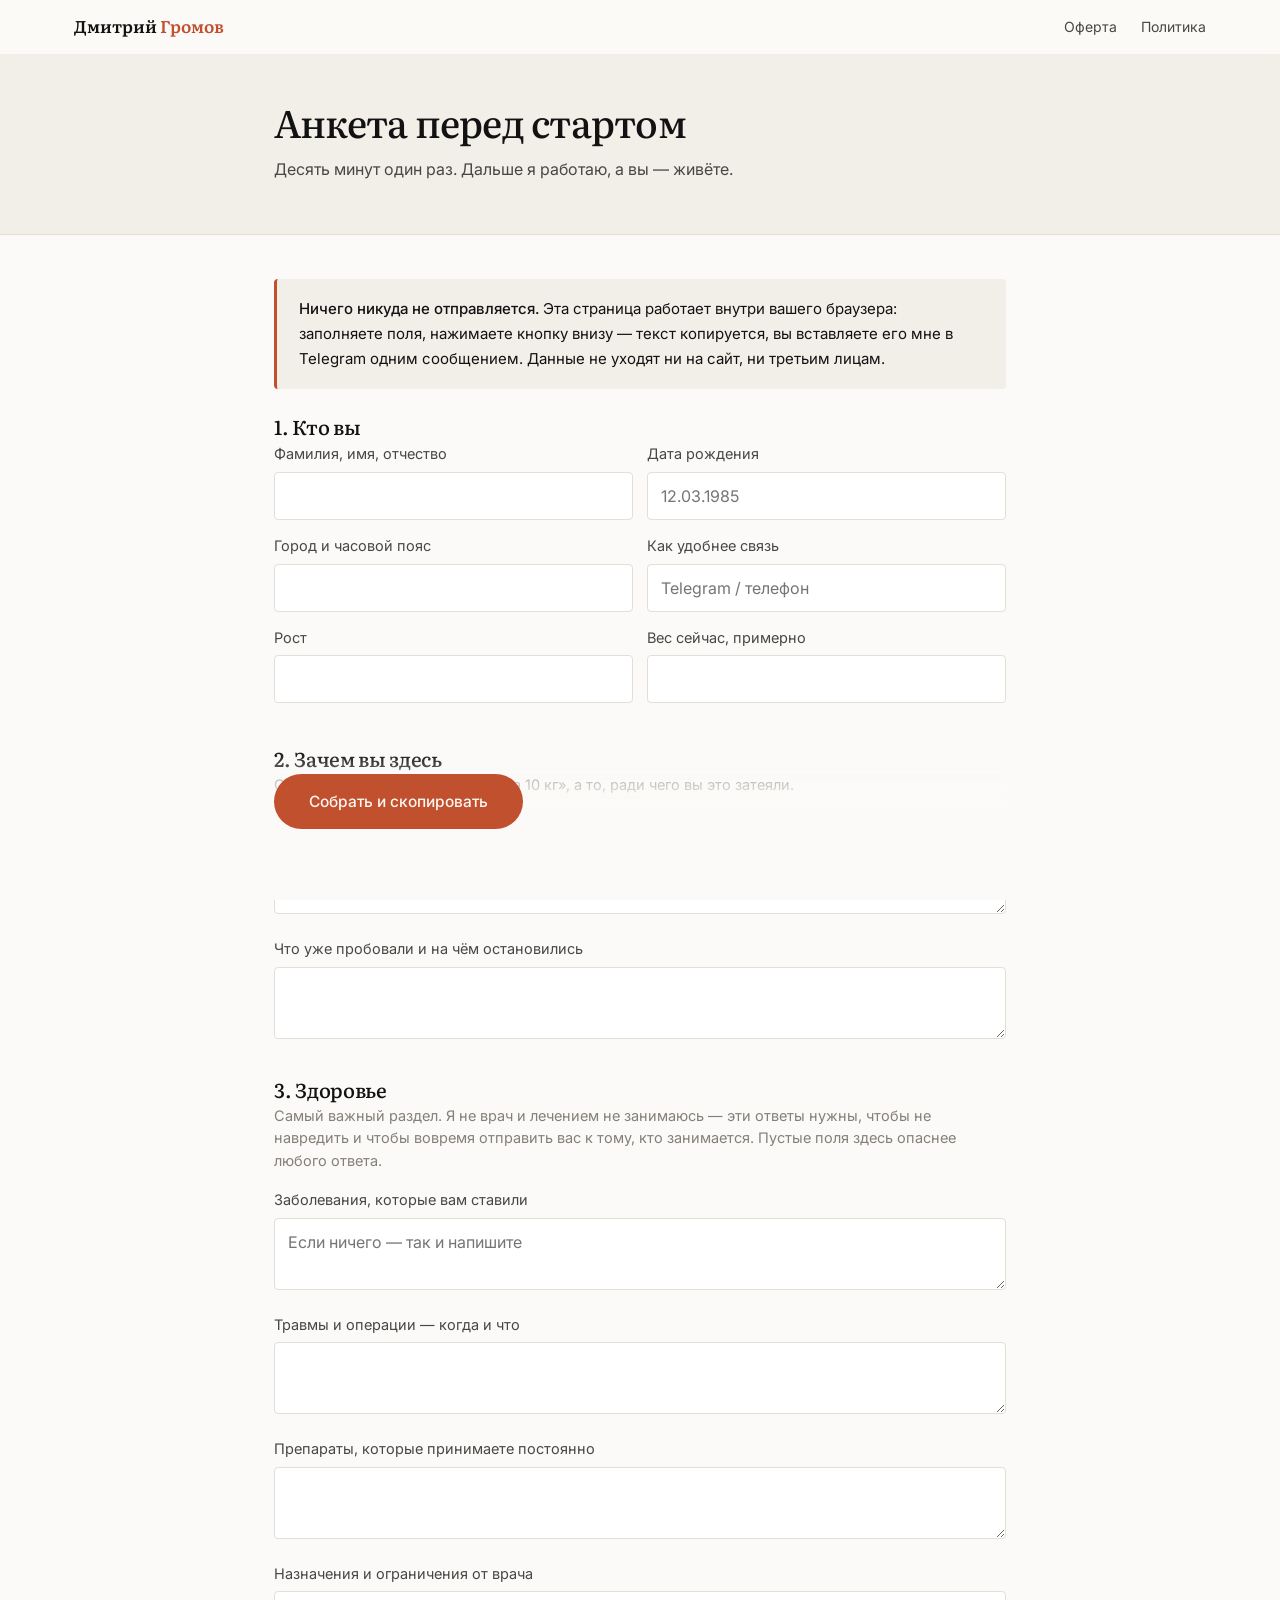
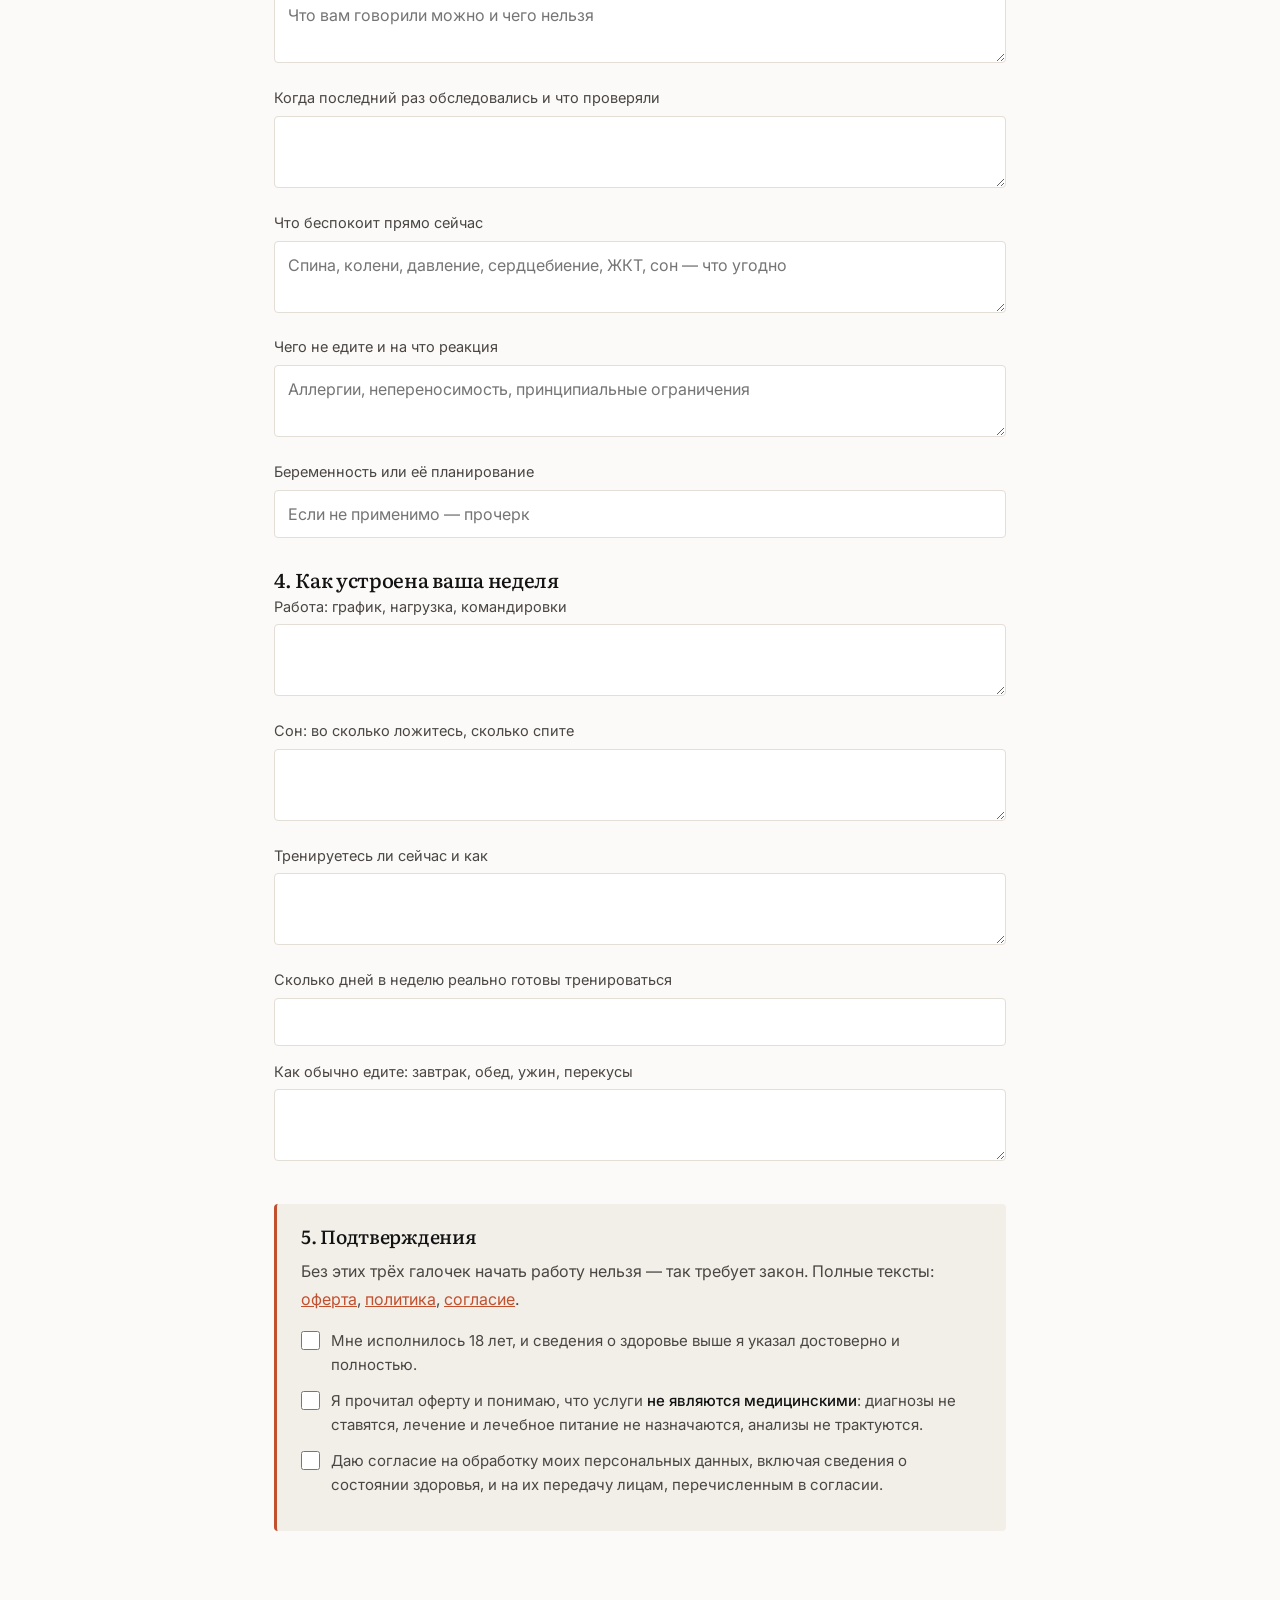
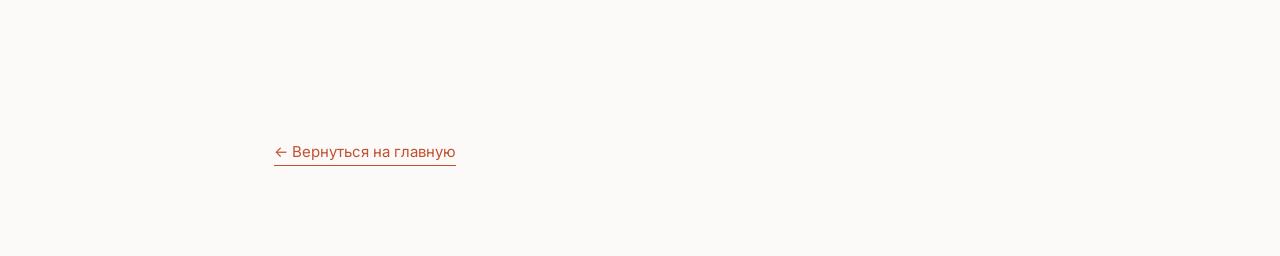
==== anketa.html @ 1de2028f "Add files via upload" ====
<!DOCTYPE html>
<html lang="ru">
<head>
<meta charset="UTF-8">
<meta name="viewport" content="width=device-width, initial-scale=1.0">
<meta name="robots" content="noindex, nofollow">
<title>Анкета перед стартом — Дмитрий Громов</title>
<link rel="icon" href="data:image/svg+xml,<svg xmlns='http://www.w3.org/2000/svg' viewBox='0 0 100 100'><rect width='100' height='100' rx='20' fill='%23C1502E'/><text x='50' y='69' font-size='54' text-anchor='middle' fill='%23FBFAF8' font-family='Georgia, serif' font-weight='700'>Г</text></svg>">
<link rel="preconnect" href="https://fonts.googleapis.com">
<link rel="preconnect" href="https://fonts.gstatic.com" crossorigin>
<link href="https://fonts.googleapis.com/css2?family=Literata:opsz,wght@7..72,400;7..72,500;7..72,600&family=Inter:wght@300;400;500;600;700&display=swap" rel="stylesheet">
<link rel="stylesheet" href="style.css">
<style>
.f-group { margin-bottom: 30px; }
.f-group > h2 { font-size: 20px; margin: 0 0 4px; }
.f-group > .f-hint { font-size: 14.5px; color: var(--text-3); margin-bottom: 16px; line-height: 1.55; }
.f-row { margin-bottom: 14px; }
.f-row label { display: block; font-size: 14.5px; color: var(--text-2); margin-bottom: 5px; }
.f-row input[type=text], .f-row textarea {
  width: 100%; font-family: inherit; font-size: 16px; color: var(--text);
  background: var(--card); border: 1px solid var(--line); border-radius: var(--radius);
  padding: 11px 13px; line-height: 1.5;
}
.f-row textarea { min-height: 66px; resize: vertical; }
.f-row input:focus, .f-row textarea:focus { outline: 2px solid var(--accent); outline-offset: 1px; border-color: transparent; }
.f-two { display: grid; grid-template-columns: 1fr 1fr; gap: 14px; }
.f-check { display: flex; gap: 11px; align-items: flex-start; margin-bottom: 12px; font-size: 15px; line-height: 1.6; color: var(--text-2); cursor: pointer; }
.f-check input { flex: 0 0 auto; width: 19px; height: 19px; margin-top: 2px; accent-color: var(--accent); cursor: pointer; }
.f-consent { background: var(--bg-2); border-left: 3px solid var(--accent); border-radius: var(--radius); padding: 22px 24px; margin: 34px 0 26px; }
.f-consent h2 { font-size: 19px; margin-bottom: 10px; }
.f-actions { position: sticky; bottom: 0; background: linear-gradient(to top, var(--bg) 62%, transparent); padding: 22px 0 26px; }
.f-status { font-size: 14.5px; color: var(--accent); margin-top: 12px; min-height: 20px; }
#out { width: 100%; min-height: 200px; font-family: ui-monospace, SFMono-Regular, Menlo, monospace; font-size: 13.5px; line-height: 1.6; padding: 14px; border: 1px solid var(--line); border-radius: var(--radius); background: var(--card); color: var(--text-2); margin-top: 16px; }
@media (max-width: 620px) { .f-two { grid-template-columns: 1fr; } .f-actions .btn { width: 100%; } }
</style>
</head>
<body>

<header class="nav" id="nav">
  <div class="nav-inner">
    <a class="nav-logo" href="index.html">Дмитрий <span>Громов</span></a>
    <nav class="nav-links">
      <a href="oferta.html">Оферта</a>
      <a href="privacy.html">Политика</a>
    </nav>
  </div>
</header>

<div class="doc-head">
  <div class="doc">
    <h1>Анкета перед стартом</h1>
    <p>Десять минут один раз. Дальше я работаю, а вы — живёте.</p>
  </div>
</div>

<main class="doc">

  <div class="doc-note">
    <strong>Ничего никуда не отправляется.</strong> Эта страница работает внутри вашего браузера: заполняете поля, нажимаете кнопку внизу — текст копируется, вы вставляете его мне в Telegram одним сообщением. Данные не уходят ни на сайт, ни третьим лицам.
  </div>

  <form id="q" autocomplete="off">

    <div class="f-group">
      <h2>1. Кто вы</h2>
      <div class="f-two">
        <div class="f-row"><label for="fio">Фамилия, имя, отчество</label><input type="text" id="fio"></div>
        <div class="f-row"><label for="dr">Дата рождения</label><input type="text" id="dr" placeholder="12.03.1985"></div>
      </div>
      <div class="f-two">
        <div class="f-row"><label for="gorod">Город и часовой пояс</label><input type="text" id="gorod"></div>
        <div class="f-row"><label for="svyaz">Как удобнее связь</label><input type="text" id="svyaz" placeholder="Telegram / телефон"></div>
      </div>
      <div class="f-two">
        <div class="f-row"><label for="rost">Рост</label><input type="text" id="rost"></div>
        <div class="f-row"><label for="ves">Вес сейчас, примерно</label><input type="text" id="ves"></div>
      </div>
    </div>

    <div class="f-group">
      <h2>2. Зачем вы здесь</h2>
      <p class="f-hint">Своими словами. Не «похудеть на 10 кг», а то, ради чего вы это затеяли.</p>
      <div class="f-row"><label for="zadacha">Что хотите изменить</label><textarea id="zadacha"></textarea></div>
      <div class="f-row"><label for="probovali">Что уже пробовали и на чём остановились</label><textarea id="probovali"></textarea></div>
    </div>

    <div class="f-group">
      <h2>3. Здоровье</h2>
      <p class="f-hint">Самый важный раздел. Я не врач и лечением не занимаюсь — эти ответы нужны, чтобы не навредить и чтобы вовремя отправить вас к тому, кто занимается. Пустые поля здесь опаснее любого ответа.</p>
      <div class="f-row"><label for="bolezni">Заболевания, которые вам ставили</label><textarea id="bolezni" placeholder="Если ничего — так и напишите"></textarea></div>
      <div class="f-row"><label for="travmy">Травмы и операции — когда и что</label><textarea id="travmy"></textarea></div>
      <div class="f-row"><label for="preparaty">Препараты, которые принимаете постоянно</label><textarea id="preparaty"></textarea></div>
      <div class="f-row"><label for="vrach">Назначения и ограничения от врача</label><textarea id="vrach" placeholder="Что вам говорили можно и чего нельзя"></textarea></div>
      <div class="f-row"><label for="obsled">Когда последний раз обследовались и что проверяли</label><textarea id="obsled"></textarea></div>
      <div class="f-row"><label for="bespokoit">Что беспокоит прямо сейчас</label><textarea id="bespokoit" placeholder="Спина, колени, давление, сердцебиение, ЖКТ, сон — что угодно"></textarea></div>
      <div class="f-row"><label for="edaogr">Чего не едите и на что реакция</label><textarea id="edaogr" placeholder="Аллергии, непереносимость, принципиальные ограничения"></textarea></div>
      <div class="f-row"><label for="berem">Беременность или её планирование</label><input type="text" id="berem" placeholder="Если не применимо — прочерк"></div>
    </div>

    <div class="f-group">
      <h2>4. Как устроена ваша неделя</h2>
      <div class="f-row"><label for="rabota">Работа: график, нагрузка, командировки</label><textarea id="rabota"></textarea></div>
      <div class="f-row"><label for="son">Сон: во сколько ложитесь, сколько спите</label><textarea id="son"></textarea></div>
      <div class="f-row"><label for="trenirovki">Тренируетесь ли сейчас и как</label><textarea id="trenirovki"></textarea></div>
      <div class="f-row"><label for="skolko">Сколько дней в неделю реально готовы тренироваться</label><input type="text" id="skolko"></div>
      <div class="f-row"><label for="pitanie">Как обычно едите: завтрак, обед, ужин, перекусы</label><textarea id="pitanie"></textarea></div>
    </div>

    <div class="f-consent">
      <h2>5. Подтверждения</h2>
      <p class="f-hint" style="margin-bottom:16px">Без этих трёх галочек начать работу нельзя — так требует закон. Полные тексты: <a href="oferta.html" style="color:var(--accent)">оферта</a>, <a href="privacy.html" style="color:var(--accent)">политика</a>, <a href="soglasie.html" style="color:var(--accent)">согласие</a>.</p>
      <label class="f-check"><input type="checkbox" id="c1"><span>Мне исполнилось 18 лет, и сведения о здоровье выше я указал достоверно и полностью.</span></label>
      <label class="f-check"><input type="checkbox" id="c2"><span>Я прочитал оферту и понимаю, что услуги <strong>не являются медицинскими</strong>: диагнозы не ставятся, лечение и лечебное питание не назначаются, анализы не трактуются.</span></label>
      <label class="f-check"><input type="checkbox" id="c3"><span>Даю согласие на обработку моих персональных данных, включая сведения о состоянии здоровья, и на их передачу лицам, перечисленным в согласии.</span></label>
    </div>

    <div class="f-actions">
      <button type="button" class="btn btn-primary" id="go">Собрать и скопировать</button>
      <p class="f-status" id="st"></p>
      <textarea id="out" readonly hidden></textarea>
    </div>

  </form>

  <a class="doc-back" href="index.html">← Вернуться на главную</a>

</main>

<script>
(function () {
  var F = ['fio','dr','gorod','svyaz','rost','ves','zadacha','probovali','bolezni','travmy',
           'preparaty','vrach','obsled','bespokoit','edaogr','berem','rabota','son',
           'trenirovki','skolko','pitanie'];
  var L = {
    fio:'ФИО', dr:'Дата рождения', gorod:'Город и часовой пояс', svyaz:'Связь',
    rost:'Рост', ves:'Вес сейчас', zadacha:'Что хочу изменить', probovali:'Что пробовал раньше',
    bolezni:'Заболевания', travmy:'Травмы и операции', preparaty:'Препараты',
    vrach:'Назначения и ограничения врача', obsled:'Последнее обследование',
    bespokoit:'Что беспокоит сейчас', edaogr:'Ограничения по еде', berem:'Беременность',
    rabota:'Работа и поездки', son:'Сон', trenirovki:'Тренировки сейчас',
    skolko:'Дней в неделю готов тренироваться', pitanie:'Как обычно ем'
  };
  var GROUPS = [
    ['КТО Я', ['fio','dr','gorod','svyaz','rost','ves']],
    ['ЗАДАЧА', ['zadacha','probovali']],
    ['ЗДОРОВЬЕ', ['bolezni','travmy','preparaty','vrach','obsled','bespokoit','edaogr','berem']],
    ['НЕДЕЛЯ', ['rabota','son','trenirovki','skolko','pitanie']]
  ];
  var st = document.getElementById('st'), out = document.getElementById('out');

  function val(id) { var e = document.getElementById(id); return e ? e.value.trim() : ''; }

  function today() {
    var d = new Date(), p = function (n) { return (n < 10 ? '0' : '') + n; };
    return p(d.getDate()) + '.' + p(d.getMonth() + 1) + '.' + d.getFullYear();
  }

  function build() {
    var t = 'АНКЕТА ПЕРЕД СТАРТОМ\n\n';
    GROUPS.forEach(function (g) {
      t += g[0] + '\n';
      g[1].forEach(function (id) {
        var v = val(id);
        t += L[id] + ': ' + (v || '—') + '\n';
      });
      t += '\n';
    });
    t += 'ПОДТВЕРЖДЕНИЯ\n';
    t += 'Я, ' + (val('fio') || '—') + ', ' + (val('dr') || '—') + ', подтверждаю:\n';
    t += '— мне исполнилось 18 лет, сведения о здоровье указаны достоверно и полностью;\n';
    t += '— я ознакомился с офертой и понимаю, что услуги не являются медицинскими;\n';
    t += '— даю согласие на обработку моих персональных данных, включая сведения о состоянии\n';
    t += '  здоровья, и на их передачу лицам, указанным в согласии на сайте gromov.fit.\n';
    t += 'Дата: ' + today() + '\n';
    return t;
  }

  function missing() {
    var m = [];
    if (!val('fio')) m.push('фамилию, имя и отчество');
    if (!val('dr')) m.push('дату рождения');
    if (!document.getElementById('c1').checked ||
        !document.getElementById('c2').checked ||
        !document.getElementById('c3').checked) m.push('все три галочки в пятом разделе');
    return m;
  }

  document.getElementById('go').addEventListener('click', function () {
    var m = missing();
    if (m.length) {
      st.textContent = 'Не хватает: ' + m.join(', ') + '.';
      out.hidden = true;
      return;
    }
    var text = build();
    out.value = text;
    out.hidden = false;
    var ok = function () {
      st.textContent = 'Готово — анкета в буфере обмена. Вставьте её мне в Telegram одним сообщением.';
    };
    var fallback = function () {
      st.textContent = 'Скопируйте текст ниже вручную и отправьте мне в Telegram.';
      out.focus(); out.select();
    };
    if (navigator.clipboard && navigator.clipboard.writeText) {
      navigator.clipboard.writeText(text).then(ok).catch(fallback);
    } else {
      fallback();
    }
  });
})();
</script>

</body>
</html>
---- style.css ----
/* ============================================================
   ДМИТРИЙ ГРОМОВ — СИСТЕМА МИНИМУМА
   Вариант оформления «Б»: светлая основа, резкий контраст.
   Тёмный вариант «А» подключается файлом theme-dark.css
   (одна строка в <head> — см. комментарий в index.html).
   ============================================================ */

*, *::before, *::after { box-sizing: border-box; margin: 0; padding: 0; }

:root {
  --bg:        #FBFAF8;
  --bg-2:      #F2EFE9;
  --card:      #FFFFFF;
  --ink:       #131313;   /* фон тёмных полос */
  --on-ink:    #F2EEE8;
  --on-ink-2:  #A8A199;
  --line-ink:  #2E2E2E;

  --text:      #121212;
  --text-2:    #4A4643;
  --text-3:    #857F79;
  --line:      #E3DED6;

  --accent:      #C1502E;
  --accent-on-d: #E8734A;
  --accent-2:    #2E6FA8;

  --radius: 4px;
  --maxw: 880px;
}

html { scroll-behavior: smooth; -webkit-text-size-adjust: 100%; }
@media (prefers-reduced-motion: reduce) { html { scroll-behavior: auto; } }

body {
  background: var(--bg); color: var(--text);
  font-family: 'Inter', -apple-system, BlinkMacSystemFont, 'Segoe UI', Roboto, sans-serif;
  font-weight: 400; font-size: 17px; line-height: 1.7;
  -webkit-font-smoothing: antialiased; text-rendering: optimizeLegibility;
  overflow-x: hidden;
}
h1, h2, h3, h4 { font-family: 'Literata', Georgia, serif; font-weight: 500; line-height: 1.15; letter-spacing: -0.015em; }
a { color: inherit; }
:focus-visible { outline: 2px solid var(--accent); outline-offset: 3px; border-radius: 2px; }

.wrap { max-width: var(--maxw); margin: 0 auto; padding: 0 24px; }
.bleed { width: min(1180px, calc(100vw - 48px)); margin-left: 50%; transform: translateX(-50%); }
section[id] { scroll-margin-top: 74px; }
.skip { position: absolute; left: -9999px; }
.skip:focus { left: 16px; top: 16px; z-index: 999; background: var(--ink); color: var(--on-ink); padding: 12px 18px; border-radius: var(--radius); }

/* ---------- ШАПКА ---------- */
.nav { position: sticky; top: 0; z-index: 50; background: color-mix(in srgb, var(--bg) 88%, transparent); backdrop-filter: saturate(140%) blur(12px); border-bottom: 1px solid transparent; transition: border-color .25s ease; }
.nav.scrolled { border-bottom-color: var(--line); }
.nav-inner { max-width: 1180px; margin: 0 auto; padding: 12px 24px; display: flex; align-items: center; justify-content: space-between; gap: 20px; }
.nav-logo { font-family: 'Literata', serif; font-size: 17px; font-weight: 600; text-decoration: none; white-space: nowrap; }
.nav-logo span { color: var(--accent); }
.nav-links { display: flex; gap: 24px; align-items: center; }
.nav-links a { font-size: 14px; color: var(--text-2); text-decoration: none; transition: color .2s; }
.nav-links a:hover { color: var(--accent); }
.nav-cta { font-size: 13px; font-weight: 500; background: var(--ink); color: var(--on-ink) !important; padding: 10px 20px; border-radius: 100px; text-decoration: none; transition: background .2s, transform .15s; white-space: nowrap; }
.nav-cta:hover { background: var(--accent); transform: translateY(-1px); }
@media (max-width: 940px) { .nav-links a:not(.nav-cta) { display: none; } }

/* ---------- КНОПКИ ---------- */
.btn { display: inline-flex; align-items: center; justify-content: center; gap: 9px; font-family: inherit; font-size: 15.5px; font-weight: 500; padding: 17px 34px; border-radius: 100px; text-decoration: none; border: 1px solid transparent; cursor: pointer; transition: background .2s, color .2s, transform .15s, border-color .2s; }
.btn-primary { background: var(--accent); color: #FFF6F1; }
.btn-primary:hover { background: #A6421F; transform: translateY(-1px); }
.btn-light { background: var(--on-ink); color: var(--ink); }
.btn-light:hover { background: #fff; transform: translateY(-1px); }
.btn-ghost-dark { border-color: #45443F; color: var(--on-ink-2); }
.btn-ghost-dark:hover { border-color: var(--accent-on-d); color: var(--on-ink); }
.link-arrow { font-size: 15px; color: var(--on-ink-2); text-decoration: none; border-bottom: 1px solid currentColor; padding-bottom: 2px; transition: color .2s; }
.link-arrow:hover { color: var(--accent-on-d); }

/* ---------- ПЕРВЫЙ ЭКРАН ---------- */
.hero { background: var(--ink); color: var(--on-ink-2); overflow: hidden; }
.hero-inner { max-width: 1180px; margin: 0 auto; display: grid; grid-template-columns: 1fr 420px; }
.hero-text { padding: 84px 52px 78px 24px; display: flex; flex-direction: column; justify-content: center; }
@media (min-width: 1230px) { .hero-text { padding-left: 0; } }
.eyebrow { font-size: 11px; letter-spacing: .2em; text-transform: uppercase; color: var(--accent-on-d); font-weight: 600; margin-bottom: 24px; }
.hero h1 { font-size: clamp(38px, 6vw, 66px); line-height: 1.02; color: var(--on-ink); margin-bottom: 22px; letter-spacing: -0.025em; }
.hero h1 em { font-style: normal; color: var(--accent-on-d); }
.hero-sub { font-size: clamp(18px, 2.2vw, 23px); color: #CFC8C0; font-weight: 300; line-height: 1.42; margin-bottom: 28px; max-width: 22ch; }
.hero-body { font-size: 16.5px; line-height: 1.72; max-width: 46ch; margin-bottom: 36px; }
.hero-body strong { color: var(--on-ink); font-weight: 500; }
.hero-actions { display: flex; align-items: center; gap: 22px; flex-wrap: wrap; margin-bottom: 44px; }
.hero-stats { display: flex; gap: 36px; flex-wrap: wrap; padding-top: 26px; border-top: 1px solid var(--line-ink); }
.stat-num { font-family: 'Literata', serif; font-size: 23px; color: var(--on-ink); display: block; line-height: 1.2; }
.stat-label { font-size: 11.5px; color: #7E7873; }
.stat-label a { color: var(--accent-on-d); text-underline-offset: 3px; }
.hero-photo { position: relative; background: var(--ink); line-height: 0; }
.hero-photo img { width: 100%; height: 100%; object-fit: cover; object-position: 50% 12%; display: block; }
.hero-photo::after { content: ''; position: absolute; inset: 0; background: linear-gradient(90deg, var(--ink) 0%, transparent 32%); pointer-events: none; }

/* ---------- ПОЛОСА РЕЗУЛЬТАТОВ ---------- */
.proofbar { background: var(--bg-2); border-bottom: 1px solid var(--line); }
.proofbar-inner { max-width: 1180px; margin: 0 auto; padding: 26px 24px; display: grid; grid-template-columns: repeat(4, 1fr); gap: 22px 26px; align-items: center; }
.proofbar-inner > a { grid-column: 1 / -1; justify-self: end; }
.proof-item { border-left: 2px solid var(--accent); padding-left: 16px; }
.proof-n { display: block; font-family: 'Literata', serif; font-size: 25px; color: var(--text); line-height: 1.15; white-space: nowrap; }
.proof-t { font-size: 13.5px; color: var(--text-2); line-height: 1.45; }
.proofbar a { font-size: 13.5px; color: var(--accent); text-decoration: none; border-bottom: 1px solid currentColor; white-space: nowrap; }

/* ---------- СЕКЦИИ ---------- */
.section { padding: 84px 0; }
.section + .section { border-top: 1px solid var(--line); }
.section-eyebrow { font-size: 11px; letter-spacing: .2em; text-transform: uppercase; color: var(--accent); font-weight: 600; margin-bottom: 16px; }
.section h2 { font-size: clamp(29px, 4.4vw, 46px); margin-bottom: 20px; max-width: 20ch; letter-spacing: -0.025em; }
.section h2.wide { max-width: 26ch; }
.lead { font-size: 18.5px; color: var(--text-2); max-width: 60ch; line-height: 1.65; }
.section-head { margin-bottom: 44px; }

/* ---------- УЗНАВАНИЕ ---------- */
.signs { display: grid; grid-template-columns: 1fr 1fr; gap: 0 44px; }
.sign { display: flex; gap: 15px; align-items: flex-start; padding: 16px 0; border-bottom: 1px solid var(--line); font-size: 16.5px; line-height: 1.55; color: var(--text); }
.sign::before { content: ''; flex: 0 0 auto; width: 7px; height: 7px; border-radius: 50%; background: var(--accent); margin-top: 10px; }
.after-note { margin-top: 32px; padding: 24px 28px; background: var(--bg-2); border-left: 3px solid var(--accent); font-size: 17px; color: var(--text-2); line-height: 1.7; }
.after-note strong { color: var(--text); font-weight: 500; }

/* ---------- ПОЧЕМУ НЕ РАБОТАЛО ---------- */
.fails { display: grid; grid-template-columns: repeat(3, 1fr); gap: 20px; }
.fail { background: var(--card); border: 1px solid var(--line); border-radius: var(--radius); padding: 28px 26px 26px; display: flex; flex-direction: column; }
.fail-n { font-family: 'Literata', serif; font-size: 44px; line-height: 1; color: var(--line); margin-bottom: 14px; }
.fail h4 { font-size: 18px; margin-bottom: 10px; }
.fail p { font-size: 15px; color: var(--text-2); line-height: 1.62; }
.fail .verdict { display: block; margin-top: auto; padding-top: 16px; font-size: 14.5px; color: var(--accent); }
.fails-note { margin-top: 34px; font-size: 19px; color: var(--text); line-height: 1.6; max-width: 56ch; }
.fails-note strong { font-weight: 500; }

/* ---------- КОНЦЕПТ ---------- */
.concept-grid { display: grid; grid-template-columns: 1fr 1fr; gap: 26px; margin-top: 36px; }
.dgfig { margin: 0; background: var(--card); border: 1px solid var(--line); border-radius: var(--radius); padding: 28px 28px 26px; }
.dg-title { font-family: 'Literata', serif; font-size: 20px; margin-bottom: 4px; }
.dg-kicker { font-size: 14px; color: var(--text-3); margin-bottom: 16px; }
.dg { width: 100%; height: auto; display: block; }
.dg-ax { stroke: var(--line); stroke-width: 1; }
.dg-curve { fill: none; stroke: var(--accent); stroke-width: 3; stroke-linecap: round; }
.dg-zone { fill: var(--accent); opacity: .07; }
.dg-pt circle { fill: var(--card); stroke: var(--accent); stroke-width: 2; }
.dg-pt text { font-family: 'Inter', sans-serif; font-size: 10px; fill: var(--accent); text-anchor: middle; font-weight: 600; }
.dg-pt-key circle { fill: var(--accent); }
.dg-pt-key text { fill: #FFF6F1; font-size: 12px; }
.dg-axl { font-family: 'Inter', sans-serif; font-size: 11px; fill: var(--text-3); }
.dg-rn { font-family: 'Literata', serif; font-size: 15px; fill: var(--text); }
.dg-rs { font-family: 'Inter', sans-serif; font-size: 11.5px; fill: var(--text-2); }
.dg-legend { list-style: none; counter-reset: dg; margin-top: 18px; display: flex; flex-direction: column; gap: 11px; }
.dg-legend li { counter-increment: dg; position: relative; padding-left: 28px; font-size: 15px; color: var(--text-2); line-height: 1.55; }
.dg-legend li::before { content: counter(dg); position: absolute; left: 0; top: 2px; width: 19px; height: 19px; border-radius: 50%; border: 1px solid var(--accent); color: var(--accent); font-size: 11px; font-weight: 600; display: grid; place-items: center; }
.dg-legend b { color: var(--text); font-weight: 500; }
.dg-note { margin-top: 18px; font-size: 15px; color: var(--text-2); line-height: 1.6; }
.dg-note b { color: var(--text); font-weight: 500; }

/* ---------- ПОЧЕМУ ДОРОЖЕ (тёмная полоса) ---------- */
.why { background: var(--ink); color: var(--on-ink-2); padding: 84px 0; }
.why-inner { max-width: var(--maxw); margin: 0 auto; padding: 0 24px; }
.why .section-eyebrow { color: var(--accent-on-d); }
.why h2 { font-size: clamp(29px, 4.4vw, 46px); color: var(--on-ink); margin-bottom: 22px; max-width: 20ch; letter-spacing: -0.025em; }
.why p { font-size: 18px; line-height: 1.7; max-width: 58ch; margin-bottom: 16px; }
.why p strong { color: var(--on-ink); font-weight: 500; }
.why-list { list-style: none; margin: 36px 0 30px; display: grid; grid-template-columns: 1fr 1fr; gap: 26px 34px; }
.why-list li { border-top: 1px solid var(--line-ink); padding-top: 18px; }
.why-list b { display: block; font-family: 'Literata', serif; font-size: 19px; color: var(--on-ink); font-weight: 500; margin-bottom: 7px; letter-spacing: -0.01em; }
.why-list span { font-size: 15.5px; line-height: 1.6; display: block; }
.why-kick { font-family: 'Literata', serif; font-size: clamp(20px, 2.6vw, 26px); color: var(--on-ink); line-height: 1.45; max-width: 30ch; margin-top: 34px; padding-top: 30px; border-top: 1px solid var(--line-ink); }

/* ---------- ЭТАПЫ ---------- */
.phase { display: grid; grid-template-columns: 130px 1fr; gap: 32px; padding: 32px 0; border-top: 1px solid var(--line); align-items: start; }
.phase:first-child { border-top: none; padding-top: 4px; }
.phase-n { font-size: 11px; letter-spacing: .14em; text-transform: uppercase; color: var(--accent); font-weight: 600; }
.phase h3 { font-size: 23px; margin-bottom: 11px; }
.phase p { font-size: 16.5px; color: var(--text-2); line-height: 1.68; }
.phase p + p { margin-top: 10px; }

/* ---------- РАСКРЫВАЮЩИЕСЯ ФРАГМЕНТЫ ---------- */
.folds { margin-top: 38px; border-top: 1px solid var(--line); }
.folds > p.folds-title { font-family: 'Literata', serif; font-size: 19px; margin: 26px 0 4px; }
.fold { border-bottom: 1px solid var(--line); }
.fold summary { list-style: none; cursor: pointer; padding: 18px 40px 18px 0; position: relative; font-size: 16.5px; color: var(--text); transition: color .2s; }
.fold summary::-webkit-details-marker { display: none; }
.fold summary:hover { color: var(--accent); }
.fold summary b { font-weight: 500; }
.fold summary::after { content: ''; position: absolute; right: 6px; top: 25px; width: 10px; height: 10px; border-right: 1.5px solid var(--text-3); border-bottom: 1.5px solid var(--text-3); transform: rotate(45deg); transition: transform .25s; }
.fold[open] summary::after { transform: rotate(-135deg); top: 29px; }
.fold-body { padding: 0 0 24px; display: grid; grid-template-columns: 340px 1fr; gap: 26px; align-items: start; }
.fold-body img { width: 100%; border: 1px solid var(--line); border-radius: 3px; display: block; }
.fold-body p { font-size: 15.5px; color: var(--text-2); line-height: 1.65; }
.fold-body p + p { margin-top: 10px; }

/* ---------- ЛЕНТА КЕЙСОВ ---------- */
.rail-track { display: grid; grid-auto-flow: column; grid-auto-columns: minmax(300px, 1fr); gap: 20px; overflow-x: auto; scroll-snap-type: x mandatory; padding: 4px 4px 18px; scrollbar-width: thin; }
.ccard { scroll-snap-align: start; display: flex; flex-direction: column; text-align: left; background: var(--card); border: 1px solid var(--line); border-radius: var(--radius); padding: 22px 22px 20px; font-family: inherit; cursor: pointer; transition: border-color .2s, transform .2s, box-shadow .2s; }
.ccard:hover { border-color: var(--accent); transform: translateY(-2px); box-shadow: 0 10px 28px rgba(18,18,18,.08); }
.cc-pain { font-size: 10.5px; letter-spacing: .12em; text-transform: uppercase; color: var(--accent); font-weight: 700; margin-bottom: 16px; }
.cc-photos { display: grid; grid-template-columns: 1fr 1fr; gap: 6px; margin-bottom: 16px; }
.cc-photos img { width: 100%; aspect-ratio: 700/1243; object-fit: cover; border-radius: 3px; display: block; }
.cc-name { font-size: 12.5px; color: var(--text-3); margin-bottom: 6px; }
.cc-head { font-family: 'Literata', serif; font-size: 18px; line-height: 1.32; color: var(--text); margin-bottom: 14px; }
.cc-metrics { display: flex; flex-direction: column; gap: 2px; padding-top: 14px; border-top: 1px solid var(--line); margin-top: auto; }
.cc-metrics b { font-family: 'Literata', serif; font-size: 21px; color: var(--accent); font-weight: 500; }
.cc-metrics i { font-style: normal; font-size: 13px; color: var(--text-2); }
.cc-go { margin-top: 16px; font-size: 13.5px; font-weight: 500; color: var(--text); }
.ccard:hover .cc-go { color: var(--accent); }
.cases-note { margin-top: 20px; font-size: 15px; color: var(--text-3); line-height: 1.6; }

/* ---------- МОДАЛКА ---------- */
.cmodal { width: min(780px, calc(100vw - 32px)); max-height: 88vh; margin: auto; inset: 0; padding: 0; border: none; border-radius: 6px; background: var(--bg); color: var(--text); overflow: hidden; }
.cmodal::backdrop { background: rgba(10,10,10,.68); backdrop-filter: blur(3px); }
.cm-body { overflow-y: auto; max-height: 88vh; padding: 42px 48px 48px; }
.cm-close { position: absolute; top: 12px; right: 14px; z-index: 5; width: 36px; height: 36px; border-radius: 50%; border: 1px solid var(--line); background: var(--bg); color: var(--text-2); font-size: 22px; line-height: 1; cursor: pointer; transition: background .2s, color .2s; }
.cm-close:hover { background: var(--ink); color: var(--on-ink); border-color: var(--ink); }
.cmodal h3 { font-size: 27px; line-height: 1.24; margin-bottom: 22px; }
.cmodal p { font-size: 16.5px; color: var(--text-2); line-height: 1.7; margin-bottom: 14px; }
.cmodal strong { color: var(--text); font-weight: 500; }
.case-tag { font-size: 11px; letter-spacing: .12em; text-transform: uppercase; color: var(--accent); font-weight: 700; margin-bottom: 10px !important; }
.cm-photos { display: grid; grid-template-columns: 1fr 1fr; gap: 12px; margin: 0 auto 24px; max-width: 460px; }
.cm-photos figure { margin: 0; }
.cm-photos img { width: 100%; aspect-ratio: 700/1243; object-fit: cover; border-radius: 3px; display: block; }
.cm-photos figcaption { font-size: 11px; letter-spacing: .1em; text-transform: uppercase; color: var(--text-3); margin-top: 8px; text-align: center; }
.cm-photos figcaption b { color: var(--accent); font-weight: 700; }
.cm-sub { font-family: 'Literata', serif; font-size: 18px; color: var(--text) !important; margin: 30px 0 12px !important; padding-top: 24px; border-top: 1px solid var(--line); }
.cm-chats { display: grid; grid-template-columns: 1fr 1fr; gap: 18px; margin: 6px 0 18px; }
.cm-chats figure { margin: 0; }
.cm-chats img { width: 100%; border: 1px solid var(--line); border-radius: 3px; display: block; }
.cm-chats figcaption { font-size: 13.5px; color: var(--text-2); line-height: 1.55; margin-top: 10px; }
.case-quote { font-size: 16.5px; font-style: italic; color: var(--text); border-left: 3px solid var(--accent); padding-left: 18px; line-height: 1.6; margin-top: 20px; }
.doc-modal .cm-body { padding: 42px 32px 36px; }
.doc-modal img { width: 100%; border: 1px solid var(--line); border-radius: 3px; display: block; }

/* дуга этапов внутри модалки */
.arc { margin: 18px 0 6px; border: 1px solid var(--line); border-radius: 3px; background: var(--card); overflow: hidden; }
.arc-step { display: grid; grid-template-columns: 118px 1fr; gap: 16px; padding: 13px 16px; align-items: baseline; }
.arc-step + .arc-step { border-top: 1px solid var(--line); }
.arc-when { font-size: 10.5px; letter-spacing: .09em; text-transform: uppercase; color: var(--accent); font-weight: 700; line-height: 1.5; }
.arc-what { font-size: 13.5px; color: var(--text-2); line-height: 1.55; }
.arc-what b { color: var(--text); font-weight: 500; }

/* таблица замеров */
.metrics { margin: 18px 0 4px; border-top: 1px solid var(--line); }
.metric { display: grid; grid-template-columns: 1fr auto; gap: 14px; align-items: baseline; padding: 10px 0; border-bottom: 1px solid var(--line); }
.metric-name { font-size: 14.5px; color: var(--text-2); }
.metric-val { font-size: 15.5px; color: var(--text); white-space: nowrap; }
.metric-val i { font-style: normal; color: var(--text-3); padding: 0 3px; }
.metric-val b { font-weight: 500; color: var(--accent); }
.metric.key .metric-name { color: var(--text); }

/* графики */
.chart-wrap { margin: 14px 0 6px; position: relative; }
.chart { width: 100%; height: auto; display: block; overflow: visible; }
.ch-grid { stroke: var(--line); stroke-width: 1; }
.ch-ax { font-family: 'Inter', sans-serif; font-size: 11px; fill: var(--text-3); }
.ch-band { font-family: 'Inter', sans-serif; font-size: 10px; letter-spacing: .1em; text-transform: uppercase; fill: var(--text-3); }
.ch-line { fill: none; stroke: var(--accent); stroke-width: 2.5; stroke-linejoin: round; stroke-linecap: round; }
.ch-dot { fill: var(--accent); stroke: var(--bg); stroke-width: 2; }
.ch-val { font-family: 'Literata', serif; font-size: 13px; fill: var(--text); }
.ch-hit { cursor: crosshair; }
.ch-hover { fill: var(--accent); stroke: var(--bg); stroke-width: 2; opacity: 0; transition: opacity .12s; }
.ch-tip { position: absolute; pointer-events: none; background: var(--ink); color: var(--on-ink); font-size: 12.5px; line-height: 1.4; padding: 7px 10px; border-radius: 3px; white-space: nowrap; opacity: 0; transform: translate(-50%, -140%); transition: opacity .12s; }
.chart-cap { font-size: 13.5px; color: var(--text-3); line-height: 1.55; margin-top: 6px; }
.chart2 .s-w { stroke: var(--accent); }
.chart2 .s-o { stroke: var(--accent-2); }
.chart2 .dot-w { fill: var(--accent); stroke: var(--bg); stroke-width: 2; }
.chart2 .dot-o { fill: var(--accent-2); stroke: var(--bg); stroke-width: 2; }
.chart2 .v-w { fill: var(--accent); }
.chart2 .v-o { fill: var(--accent-2); }
.ch-legend { display: flex; gap: 22px; flex-wrap: wrap; margin: 10px 0 2px; }
.ch-legend span { display: flex; align-items: center; gap: 8px; font-size: 13.5px; color: var(--text-2); }
.ch-legend i { width: 16px; height: 3px; border-radius: 2px; display: block; }
.lg-w { background: var(--accent); }
.lg-o { background: var(--accent-2); }
.cm-band { grid-column: 1 / -1; }

/* ---------- ТРИ ФОРМАТА ---------- */
.tiers { display: grid; grid-template-columns: repeat(3, 1fr); gap: 20px; align-items: stretch; }
.tier { background: var(--card); border: 1px solid var(--line); border-radius: var(--radius); padding: 30px 26px 28px; display: flex; flex-direction: column; position: relative; }
.tier.flag { border-color: var(--accent); box-shadow: 0 10px 30px rgba(193,80,46,.10); }
.tier-flag { position: absolute; top: -11px; left: 26px; background: var(--accent); color: #FFF6F1; font-size: 10px; letter-spacing: .12em; text-transform: uppercase; font-weight: 700; padding: 5px 12px; border-radius: 100px; }
.tier h3 { font-size: 21px; margin-bottom: 6px; }
.tier-for { font-size: 14px; color: var(--text-3); line-height: 1.5; margin-bottom: 18px; padding-bottom: 18px; border-bottom: 1px solid var(--line); }
.tier ul { list-style: none; display: flex; flex-direction: column; gap: 11px; margin-bottom: 18px; }
.tier li { display: flex; gap: 11px; font-size: 15px; line-height: 1.55; color: var(--text-2); }
.tier li::before { content: '—'; color: var(--accent); flex: 0 0 auto; }
.tier li b { color: var(--text); font-weight: 500; }
.tier-note { margin-top: auto; padding-top: 16px; border-top: 1px solid var(--line); font-size: 13.5px; color: var(--text-3); line-height: 1.5; }
.tiers-after { margin-top: 26px; font-size: 16.5px; color: var(--text-2); line-height: 1.7; }
.tiers-after strong { color: var(--text); font-weight: 500; }

/* ---------- РАЗБОР ---------- */
.consult { background: var(--bg-2); border-radius: var(--radius); padding: 40px 42px; display: grid; grid-template-columns: 1fr 1fr; gap: 40px; align-items: start; }
.consult h3 { font-size: 26px; margin-bottom: 14px; }
.consult p { font-size: 16.5px; color: var(--text-2); line-height: 1.7; }
.steps { list-style: none; counter-reset: st; display: flex; flex-direction: column; gap: 16px; }
.steps li { counter-increment: st; display: grid; grid-template-columns: 30px 1fr; gap: 14px; font-size: 16px; line-height: 1.55; color: var(--text-2); }
.steps li::before { content: counter(st); width: 28px; height: 28px; border-radius: 50%; background: var(--accent); color: #FFF6F1; font-size: 13px; font-weight: 600; display: grid; place-items: center; }
.steps b { color: var(--text); font-weight: 500; }

/* ---------- FAQ ---------- */
.faq details { border-bottom: 1px solid var(--line); }
.faq details:first-child { border-top: 1px solid var(--line); }
.faq summary { list-style: none; cursor: pointer; padding: 22px 44px 22px 0; position: relative; font-family: 'Literata', serif; font-size: 19px; line-height: 1.4; transition: color .2s; }
.faq summary::-webkit-details-marker { display: none; }
.faq summary:hover { color: var(--accent); }
.faq summary::after { content: ''; position: absolute; right: 6px; top: 31px; width: 11px; height: 11px; border-right: 1.5px solid var(--text-3); border-bottom: 1.5px solid var(--text-3); transform: rotate(45deg); transition: transform .25s; }
.faq details[open] summary::after { transform: rotate(-135deg); top: 35px; }
.faq .answer { padding: 0 60px 24px 0; font-size: 16.5px; color: var(--text-2); line-height: 1.72; }
.faq .answer p + p { margin-top: 12px; }

/* ---------- КОМУ НЕ ПОДОЙДЁТ ---------- */
.notfor { display: grid; grid-template-columns: 1fr 1fr; gap: 34px; align-items: start; margin-top: 8px; }
.notfor h3 { font-size: 22px; margin-bottom: 14px; }
.notfor ul { list-style: none; display: flex; flex-direction: column; gap: 12px; }
.notfor li { display: flex; gap: 13px; font-size: 16px; line-height: 1.6; color: var(--text-2); }
.notfor li::before { content: '—'; color: var(--text-3); flex: 0 0 auto; }

/* ---------- АВТОР ---------- */
.author { background: var(--ink); color: var(--on-ink-2); padding: 84px 0; }
.author-inner { max-width: 960px; margin: 0 auto; padding: 0 24px; display: grid; grid-template-columns: 280px 1fr; gap: 54px; align-items: start; }
.author-photo img { width: 100%; height: auto; display: block; border-radius: var(--radius); }
.author h2 { color: var(--on-ink); font-size: 34px; margin-bottom: 6px; }
.author .role { font-size: 11px; letter-spacing: .18em; text-transform: uppercase; color: var(--accent-on-d); font-weight: 600; margin-bottom: 24px; }
.author p { font-size: 17px; line-height: 1.75; margin-bottom: 16px; }
.author p strong { color: var(--on-ink); font-weight: 500; }
.creds { display: flex; flex-direction: column; gap: 10px; margin-top: 26px; padding-top: 24px; border-top: 1px solid var(--line-ink); }
.cred { display: flex; gap: 13px; font-size: 14.5px; color: #BDB6AE; line-height: 1.5; align-items: flex-start; }
.cred::before { content: ''; flex: 0 0 auto; width: 5px; height: 5px; border-radius: 50%; background: var(--accent-on-d); margin-top: 9px; }
.cred button { background: none; border: none; padding: 0; font: inherit; color: var(--on-ink); text-decoration: underline; text-underline-offset: 3px; cursor: pointer; }
.author-link { color: var(--accent-on-d); font-size: 16px; text-decoration: none; border-bottom: 1px solid currentColor; padding-bottom: 2px; }

/* ---------- ФИНАЛ ---------- */
.final { background: var(--accent); color: #FFEEE6; padding: 90px 24px; text-align: center; }
.final h2 { font-size: clamp(29px, 4.4vw, 44px); color: #FFF8F4; margin: 0 auto 16px; max-width: 18ch; letter-spacing: -0.02em; }
.final p { font-size: 17.5px; max-width: 50ch; margin: 0 auto 34px; line-height: 1.65; }
.final-actions { display: flex; gap: 14px; justify-content: center; flex-wrap: wrap; }
.final-note { margin-top: 28px; font-size: 14.5px; opacity: .85; }

/* ---------- КАНАЛЫ ---------- */
.channels-grid { display: grid; grid-template-columns: 1fr 1fr; gap: 20px; margin-top: 28px; }
.channel { display: flex; gap: 18px; align-items: flex-start; padding: 26px 28px; border: 1px solid var(--line); border-radius: var(--radius); text-decoration: none; background: var(--card); transition: border-color .2s, transform .2s; }
.channel:hover { border-color: var(--accent); transform: translateY(-2px); }
.channel-icon { width: 40px; height: 40px; border-radius: 50%; background: var(--bg-2); display: grid; place-items: center; flex-shrink: 0; }
.channel-icon svg { width: 20px; height: 20px; fill: var(--accent); }
.channel h4 { font-size: 17.5px; margin-bottom: 5px; }
.channel p { font-size: 14.5px; color: var(--text-2); line-height: 1.55; }

/* ---------- ПОДВАЛ ---------- */
.footer { background: var(--ink); color: #7C766F; padding: 52px 0 40px; font-size: 14px; }
.footer-inner { max-width: 1180px; margin: 0 auto; padding: 0 24px; display: flex; justify-content: space-between; gap: 30px; flex-wrap: wrap; }
.footer a { color: var(--on-ink-2); text-decoration: none; }
.footer a:hover { color: var(--accent-on-d); }
.footer-links { display: flex; gap: 22px; flex-wrap: wrap; }
.footer-legal { margin-top: 28px; padding-top: 22px; border-top: 1px solid var(--line-ink); font-size: 12.5px; line-height: 1.7; color: #6A645E; max-width: 1180px; margin-inline: auto; padding-inline: 24px; }

/* ---------- МОБИЛЬНАЯ ПАНЕЛЬ ---------- */
.sticky-cta { position: fixed; left: 0; right: 0; bottom: 0; z-index: 60; background: color-mix(in srgb, var(--bg) 95%, transparent); backdrop-filter: blur(10px); border-top: 1px solid var(--line); padding: 11px 16px calc(11px + env(safe-area-inset-bottom)); display: none; transform: translateY(110%); transition: transform .3s; }
.sticky-cta.show { transform: translateY(0); }
.sticky-cta .btn { width: 100%; padding: 15px; }

/* ---------- ПОЯВЛЕНИЕ ---------- */
.reveal { opacity: 0; transform: translateY(16px); transition: opacity .6s ease, transform .6s ease; }
.reveal.in { opacity: 1; transform: none; }
@media (prefers-reduced-motion: reduce) { .reveal { opacity: 1; transform: none; transition: none; } }

/* ---------- СТРАНИЦА «О МНЕ» ---------- */
.story { max-width: 740px; margin: 0 auto; padding: 0 24px; }
.story-hero { background: var(--ink); color: var(--on-ink-2); padding: 92px 0 80px; }
.story-hero h1 { font-size: clamp(34px, 5.4vw, 56px); line-height: 1.04; color: var(--on-ink); margin-bottom: 22px; letter-spacing: -0.025em; }
.story-hero p { font-size: 19px; line-height: 1.6; max-width: 50ch; }
.story-section { padding: 58px 0; border-bottom: 1px solid var(--line); }
.story-section:last-of-type { border-bottom: none; }
.story-num { font-size: 11px; letter-spacing: .2em; text-transform: uppercase; color: var(--accent); font-weight: 700; margin-bottom: 14px; }
.story-section h2 { font-size: clamp(26px, 3.6vw, 36px); line-height: 1.18; margin-bottom: 22px; max-width: 22ch; letter-spacing: -0.02em; }
.story-section p { font-size: 18px; line-height: 1.75; color: var(--text-2); margin-bottom: 18px; }
.story-section p:last-child { margin-bottom: 0; }
.story-section strong { color: var(--text); font-weight: 500; }
.pull { margin: 30px 0; padding: 26px 30px; background: var(--bg-2); border-left: 3px solid var(--accent); }
.pull p { font-family: 'Literata', serif; font-size: 20px; line-height: 1.5; color: var(--text); margin: 0; }
.pull-label { font-family: 'Inter', sans-serif; font-size: 10.5px; letter-spacing: .14em; text-transform: uppercase; color: var(--accent); font-weight: 700; margin-bottom: 10px; }
.video-slot { margin: 30px 0 10px; aspect-ratio: 16/9; background: var(--bg-2); border: 1px solid var(--line); border-radius: var(--radius); display: grid; place-items: center; text-align: center; padding: 24px; }
.video-slot p { font-size: 14.5px; color: var(--text-3); margin: 0; max-width: 40ch; }
.story-back { display: inline-block; margin-top: 6px; font-size: 15px; color: var(--text-2); text-decoration: none; border-bottom: 1px solid var(--line); }
.story-back:hover { color: var(--accent); border-color: var(--accent); }

/* ---------- АДАПТИВ ---------- */
@media (max-width: 1000px) {
  .hero-inner { grid-template-columns: 1fr 330px; }
  .author-inner { grid-template-columns: 230px 1fr; gap: 36px; }
}
@media (max-width: 860px) {
  body { font-size: 16.5px; }
  .section { padding: 58px 0; }
  .bleed { width: 100%; margin-left: 0; transform: none; }
  .hero-inner { grid-template-columns: 1fr; }
  .hero-text { padding: 46px 24px 44px; order: 2; }
  .hero-photo { order: 1; aspect-ratio: 4/3; margin-bottom: -1px; }
  .hero-photo img { object-position: 50% 16%; }
  .hero-photo::after { background: linear-gradient(180deg, transparent 55%, var(--ink) 100%); }
  .hero-actions .btn { width: 100%; }
  .hero-stats { gap: 20px 28px; }
  .proofbar-inner { grid-template-columns: 1fr 1fr; gap: 16px; padding: 22px 24px; }
  .signs, .fails, .concept-grid, .tiers, .consult, .notfor, .channels-grid, .why-list { grid-template-columns: 1fr; }
  .why { padding: 58px 0; }
  .why-list { gap: 20px; }
  .phase { grid-template-columns: 1fr; gap: 8px; }
  .fold-body { grid-template-columns: 1fr; }
  .rail-track { grid-auto-columns: 84%; gap: 14px; }
  .cmodal { width: 100vw; max-width: 100vw; height: 100dvh; max-height: 100dvh; border-radius: 0; }
  .cm-body { padding: 56px 22px 40px; max-height: 100dvh; }
  .cmodal h3 { font-size: 22px; }
  .cm-chats { grid-template-columns: 1fr; }
  .chart-wrap { overflow-x: auto; }
  .chart { min-width: 640px; }
  .author-inner { grid-template-columns: 1fr; }
  .author-photo { max-width: 250px; margin-inline: auto; }
  .consult { padding: 28px 24px; }
  .faq summary { font-size: 17.5px; padding-right: 38px; }
  .faq .answer { padding-right: 8px; }
  .sticky-cta { display: block; }
  .final { padding: 64px 22px 76px; }
  .final-actions .btn { width: 100%; }
  .story-hero { padding: 56px 0 48px; }
  .story-section { padding: 44px 0; }
  .story-section p { font-size: 17px; }
}

/* ---------- ВАША ПОЛОВИНА / МОЯ ПОЛОВИНА ---------- */
.split { display: grid; grid-template-columns: 1fr 1fr; gap: 24px; margin-top: 8px; }
.half { border: 1px solid var(--line); border-radius: var(--radius); padding: 30px 28px 26px; background: var(--card); }
.half.mine { background: var(--ink); border-color: var(--ink); color: var(--on-ink-2); }
.half-tag { font-size: 10.5px; letter-spacing: .14em; text-transform: uppercase; font-weight: 700; color: var(--text-3); margin-bottom: 8px; }
.half.mine .half-tag { color: var(--accent-on-d); }
.half h3 { font-size: 23px; margin-bottom: 6px; }
.half.mine h3 { color: var(--on-ink); }
.half-sub { font-size: 14.5px; color: var(--text-3); margin-bottom: 22px; padding-bottom: 20px; border-bottom: 1px solid var(--line); }
.half.mine .half-sub { color: #837D76; border-bottom-color: var(--line-ink); }
.half ul { list-style: none; display: flex; flex-direction: column; gap: 16px; }
.half li b { display: block; font-family: 'Literata', serif; font-size: 17px; font-weight: 500; color: var(--text); margin-bottom: 4px; letter-spacing: -0.01em; }
.half.mine li b { color: var(--on-ink); }
.half li span { font-size: 15px; line-height: 1.6; color: var(--text-2); display: block; }
.half.mine li span { color: var(--on-ink-2); }
.split-after { margin-top: 26px; font-size: 19px; line-height: 1.6; color: var(--text); max-width: 58ch; }
.split-after strong { font-weight: 500; color: var(--accent); }
@media (max-width: 860px) { .split { grid-template-columns: 1fr; } }

/* ---------- ПРАВКИ ---------- */
.eyebrow.big { font-size: 13px; letter-spacing: .12em; }
.cc-photos img { aspect-ratio: 700/1243; }
.cm-photos img { aspect-ratio: 700/1243; }
.tiers.two { grid-template-columns: 1fr 1fr; }
.tier li { display: grid; grid-template-columns: 14px 1fr; gap: 12px; align-items: start; }
.tier li::before { content: '—'; }
.tiers-note-extra { margin-top: 22px; font-size: 15.5px; color: var(--text-3); line-height: 1.6; }
.why-list li.key { grid-column: 1 / -1; border-top: 2px solid var(--accent-on-d); padding-top: 20px; }
.why-list li.key b { font-size: 24px; }
.why-list li.key span { font-size: 17px; max-width: 62ch; }
@media (max-width: 860px) { .tiers.two { grid-template-columns: 1fr; } }
.pull.big { padding: 34px 38px; border-left-width: 4px; }
.pull.big p { font-size: 24px; line-height: 1.45; }
@media (max-width: 860px) { .pull.big { padding: 24px 22px; } .pull.big p { font-size: 19px; } }

/* ---------- ПЕРВАЯ НЕДЕЛЯ ---------- */
.onboard { background: var(--bg-2); border-radius: var(--radius); padding: 36px 38px 34px; margin-bottom: 44px; }
.onboard h3 { font-size: 26px; margin-bottom: 12px; max-width: 24ch; }
.onboard-lead { font-size: 17px; color: var(--text-2); line-height: 1.65; margin-bottom: 26px; max-width: 58ch; }
.onboard .steps { max-width: 72ch; }
.onboard-after { margin-top: 26px; padding-top: 22px; border-top: 1px solid var(--line); font-family: 'Literata', serif; font-size: 19px; color: var(--text); line-height: 1.5; }
@media (max-width: 860px) { .onboard { padding: 26px 22px; } .onboard h3 { font-size: 21px; } }

/* CTA в конце разбора кейса */
.cm-cta { margin-top: 34px; padding-top: 28px; border-top: 1px solid var(--line); text-align: center; }
.cm-cta p { font-family: 'Literata', serif; font-size: 19px; color: var(--text) !important; line-height: 1.5; margin: 0 auto 20px !important; max-width: 34ch; }
@media (max-width: 860px) { .cm-cta .btn { width: 100%; } }

/* ---------- КАРТОЧКА КЕЙСА БЕЗ ФОТО ---------- */
.cc-nophoto {
  display: flex; flex-direction: column; justify-content: center; align-items: center;
  aspect-ratio: 1400/1243; margin-bottom: 16px; padding: 20px;
  background: var(--ink); border-radius: 3px; text-align: center;
  min-width: 0; overflow: hidden;
}
.cc-nophoto b { font-family: 'Literata', serif; font-weight: 500; font-size: 40px; color: var(--on-ink); line-height: 1.05; white-space: nowrap; }
.cc-nophoto b i { font-style: normal; color: var(--accent-on-d); margin: 0 4px; }
.cc-nophoto em { font-style: normal; font-size: 13px; color: var(--on-ink-2); margin-top: 10px; }
.cc-nophoto u { text-decoration: none; font-size: 11.5px; line-height: 1.5; color: #6E6862; margin-top: 22px; max-width: 26ch; }

/* ---------- ПОЛОСА «ГЕОГРАФИЯ И ВЕС» ---------- */
.cases-now { display: grid; grid-template-columns: 1fr 1fr; gap: 0; margin-top: 18px; border-top: 1px solid var(--line); }
.cases-now > div { padding: 20px 24px 18px; }
.cases-now > div + div { border-left: 1px solid var(--line); }
.cases-now b { display: block; font-family: 'Literata', serif; font-weight: 500; font-size: 20px; color: var(--text); }
.cases-now span { display: block; margin-top: 4px; font-size: 14.5px; color: var(--text-3); line-height: 1.5; }
@media (max-width: 640px) {
  .cases-now { grid-template-columns: 1fr; }
  .cases-now > div + div { border-left: 0; border-top: 1px solid var(--line); }
  .cases-now > div { padding-inline: 0; }
}

/* ---------- ПРИМЕЧАНИЕ ПОД ЭТАПАМИ ---------- */
.phases-note { margin-top: 26px; padding: 18px 22px; background: var(--bg-2); border-left: 3px solid var(--accent); font-size: 15.5px; line-height: 1.65; color: var(--text-2); border-radius: var(--radius); }
.phases-note strong { color: var(--text); font-weight: 500; }

/* ---------- ЮРИДИЧЕСКИЕ СТРАНИЦЫ ---------- */
.doc { max-width: 780px; margin: 0 auto; padding: 0 24px 90px; }
.doc-head { background: var(--bg-2); border-bottom: 1px solid var(--line); padding: 46px 0 38px; margin-bottom: 44px; }
.doc-head .doc { padding-bottom: 0; }
.doc-head h1 { font-size: clamp(27px, 4vw, 38px); margin-bottom: 12px; letter-spacing: -0.02em; }
.doc-head p { font-size: 15px; color: var(--text-3); }
.doc h2 { font-size: 21px; margin: 44px 0 14px; }
.doc h2:first-of-type { margin-top: 0; }
.doc h3 { font-family: 'Inter', sans-serif; font-size: 16px; font-weight: 600; margin: 26px 0 8px; }
.doc p, .doc li { font-size: 16px; line-height: 1.72; color: var(--text-2); }
.doc p { margin-bottom: 13px; }
.doc ol, .doc ul { margin: 0 0 13px 0; padding-left: 0; list-style: none; }
.doc ol { counter-reset: dl; }
.doc ol > li { counter-increment: dl; position: relative; padding-left: 38px; margin-bottom: 11px; }
.doc ol > li::before { content: counter(dl) "."; position: absolute; left: 0; top: 0; color: var(--accent); font-variant-numeric: tabular-nums; }
.doc ul > li { position: relative; padding-left: 20px; margin-bottom: 9px; }
.doc ul > li::before { content: '—'; position: absolute; left: 0; color: var(--accent); }
.doc strong { color: var(--text); font-weight: 500; }
.doc-fill { background: #FFF4CE; color: #6B5A16; padding: 2px 6px; border-radius: 3px; }
.doc-note { margin: 26px 0; padding: 18px 22px; background: var(--bg-2); border-left: 3px solid var(--accent); font-size: 15px; line-height: 1.65; border-radius: var(--radius); }
.doc-req { margin-top: 44px; padding-top: 26px; border-top: 1px solid var(--line); font-size: 15.5px; line-height: 1.8; }
.doc-back { display: inline-block; margin-top: 34px; font-size: 15px; color: var(--accent); text-decoration: none; border-bottom: 1px solid currentColor; }
@media print { .nav, .doc-back { display: none; } }
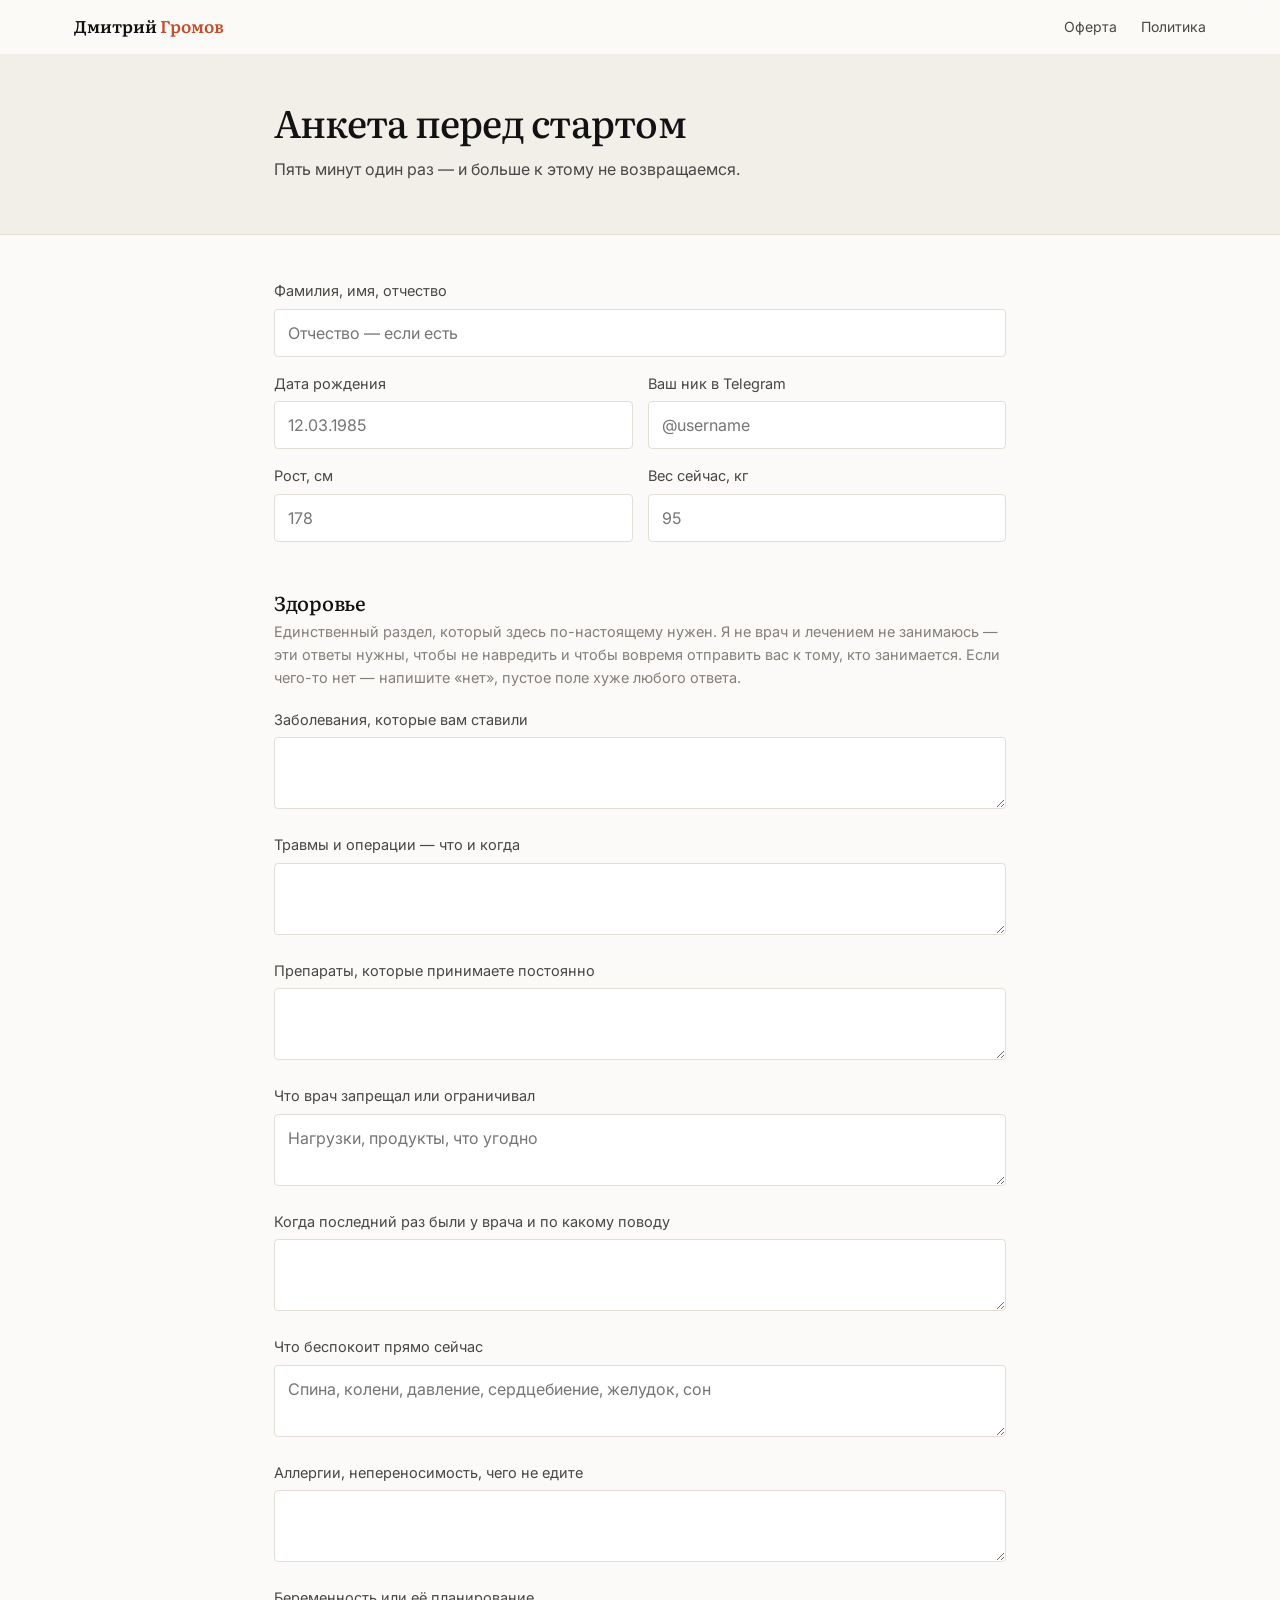
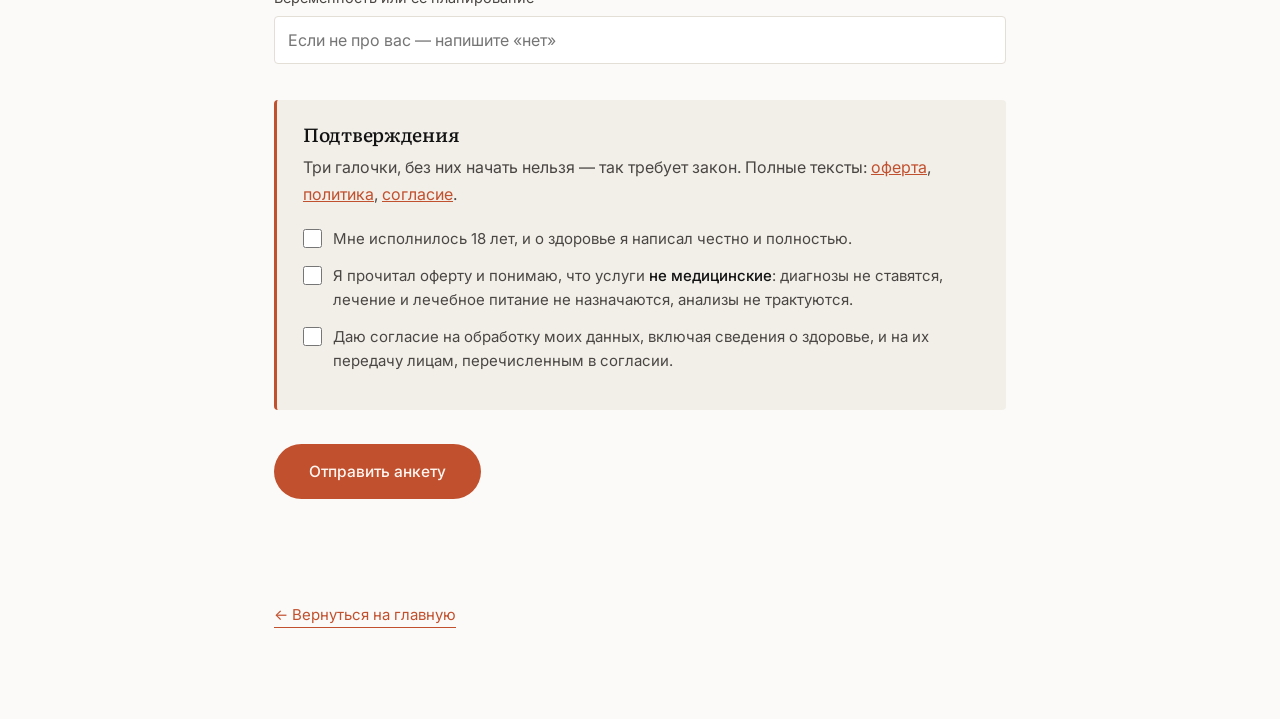
==== commit e132ba06: "Add files via upload" ====
--- a/anketa.html
+++ b/anketa.html
@@ -11,26 +11,35 @@
 <link href="https://fonts.googleapis.com/css2?family=Literata:opsz,wght@7..72,400;7..72,500;7..72,600&family=Inter:wght@300;400;500;600;700&display=swap" rel="stylesheet">
 <link rel="stylesheet" href="style.css">
 <style>
-.f-group { margin-bottom: 30px; }
-.f-group > h2 { font-size: 20px; margin: 0 0 4px; }
-.f-group > .f-hint { font-size: 14.5px; color: var(--text-3); margin-bottom: 16px; line-height: 1.55; }
-.f-row { margin-bottom: 14px; }
+.f-group { margin-bottom: 34px; }
+.f-group > h2 { font-size: 20px; margin: 0 0 6px; }
+.f-group > .f-hint { font-size: 14.5px; color: var(--text-3); margin-bottom: 18px; line-height: 1.6; }
+.f-row { margin-bottom: 15px; }
 .f-row label { display: block; font-size: 14.5px; color: var(--text-2); margin-bottom: 5px; }
 .f-row input[type=text], .f-row textarea {
   width: 100%; font-family: inherit; font-size: 16px; color: var(--text);
   background: var(--card); border: 1px solid var(--line); border-radius: var(--radius);
   padding: 11px 13px; line-height: 1.5;
 }
-.f-row textarea { min-height: 66px; resize: vertical; }
+.f-row textarea { min-height: 62px; resize: vertical; }
 .f-row input:focus, .f-row textarea:focus { outline: 2px solid var(--accent); outline-offset: 1px; border-color: transparent; }
-.f-two { display: grid; grid-template-columns: 1fr 1fr; gap: 14px; }
-.f-check { display: flex; gap: 11px; align-items: flex-start; margin-bottom: 12px; font-size: 15px; line-height: 1.6; color: var(--text-2); cursor: pointer; }
+.f-row.bad input, .f-row.bad textarea { border-color: #C0392B; background: #FFF6F4; }
+.f-err { display: none; font-size: 13.5px; color: #C0392B; margin-top: 5px; }
+.f-row.bad .f-err { display: block; }
+.f-two { display: grid; grid-template-columns: 1fr 1fr; gap: 15px; }
+.f-check { display: flex; gap: 11px; align-items: flex-start; margin-bottom: 13px; font-size: 15px; line-height: 1.6; color: var(--text-2); cursor: pointer; }
 .f-check input { flex: 0 0 auto; width: 19px; height: 19px; margin-top: 2px; accent-color: var(--accent); cursor: pointer; }
-.f-consent { background: var(--bg-2); border-left: 3px solid var(--accent); border-radius: var(--radius); padding: 22px 24px; margin: 34px 0 26px; }
-.f-consent h2 { font-size: 19px; margin-bottom: 10px; }
-.f-actions { position: sticky; bottom: 0; background: linear-gradient(to top, var(--bg) 62%, transparent); padding: 22px 0 26px; }
-.f-status { font-size: 14.5px; color: var(--accent); margin-top: 12px; min-height: 20px; }
-#out { width: 100%; min-height: 200px; font-family: ui-monospace, SFMono-Regular, Menlo, monospace; font-size: 13.5px; line-height: 1.6; padding: 14px; border: 1px solid var(--line); border-radius: var(--radius); background: var(--card); color: var(--text-2); margin-top: 16px; }
+.f-consent { background: var(--bg-2); border-left: 3px solid var(--accent); border-radius: var(--radius); padding: 24px 26px; margin: 36px 0 28px; }
+.f-consent h2 { font-size: 19px; margin-bottom: 8px; }
+.f-consent.bad { border-left-color: #C0392B; background: #FFF6F4; }
+.f-actions { padding: 6px 0 20px; }
+.f-status { font-size: 15px; line-height: 1.6; margin-top: 14px; min-height: 22px; color: var(--accent); }
+.f-status.err { color: #C0392B; }
+.f-done { display: none; text-align: center; padding: 60px 24px; }
+.f-done h2 { font-size: 26px; margin-bottom: 12px; }
+.f-done p { font-size: 17px; color: var(--text-2); max-width: 46ch; margin: 0 auto; }
+.hp { position: absolute; left: -9999px; }
+#out { width: 100%; min-height: 190px; font-family: ui-monospace, SFMono-Regular, Menlo, monospace; font-size: 13px; line-height: 1.6; padding: 14px; border: 1px solid var(--line); border-radius: var(--radius); background: var(--card); color: var(--text-2); margin-top: 16px; }
 @media (max-width: 620px) { .f-two { grid-template-columns: 1fr; } .f-actions .btn { width: 100%; } }
 </style>
 </head>
@@ -49,73 +58,77 @@
 <div class="doc-head">
   <div class="doc">
     <h1>Анкета перед стартом</h1>
-    <p>Десять минут один раз. Дальше я работаю, а вы — живёте.</p>
+    <p>Пять минут один раз — и больше к этому не возвращаемся.</p>
   </div>
 </div>
 
 <main class="doc">
 
-  <div class="doc-note">
-    <strong>Ничего никуда не отправляется.</strong> Эта страница работает внутри вашего браузера: заполняете поля, нажимаете кнопку внизу — текст копируется, вы вставляете его мне в Telegram одним сообщением. Данные не уходят ни на сайт, ни третьим лицам.
+  <div class="f-done" id="done">
+    <h2>Анкета отправлена</h2>
+    <p>Спасибо. Я всё получил и свяжусь с вами в Telegram. Закрывать страницу можно.</p>
   </div>
 
-  <form id="q" autocomplete="off">
+  <form id="q" autocomplete="off" novalidate>
 
     <div class="f-group">
-      <h2>1. Кто вы</h2>
-      <div class="f-two">
-        <div class="f-row"><label for="fio">Фамилия, имя, отчество</label><input type="text" id="fio"></div>
-        <div class="f-row"><label for="dr">Дата рождения</label><input type="text" id="dr" placeholder="12.03.1985"></div>
+      <div class="f-row" id="r-fio">
+        <label for="fio">Фамилия, имя, отчество</label>
+        <input type="text" id="fio" name="fio" maxlength="90" placeholder="Отчество — если есть">
+        <span class="f-err">Только буквы, пробелы и дефис. Минимум два слова.</span>
       </div>
       <div class="f-two">
-        <div class="f-row"><label for="gorod">Город и часовой пояс</label><input type="text" id="gorod"></div>
-        <div class="f-row"><label for="svyaz">Как удобнее связь</label><input type="text" id="svyaz" placeholder="Telegram / телефон"></div>
+        <div class="f-row" id="r-dr">
+          <label for="dr">Дата рождения</label>
+          <input type="text" id="dr" name="dr" inputmode="numeric" maxlength="10" placeholder="12.03.1985">
+          <span class="f-err">В формате 00.00.0000.</span>
+        </div>
+        <div class="f-row" id="r-tg">
+          <label for="tg">Ваш ник в Telegram</label>
+          <input type="text" id="tg" name="tg" maxlength="40" placeholder="@username">
+          <span class="f-err">Заполните — иначе я не пойму, чья анкета.</span>
+        </div>
       </div>
       <div class="f-two">
-        <div class="f-row"><label for="rost">Рост</label><input type="text" id="rost"></div>
-        <div class="f-row"><label for="ves">Вес сейчас, примерно</label><input type="text" id="ves"></div>
+        <div class="f-row" id="r-rost">
+          <label for="rost">Рост, см</label>
+          <input type="text" id="rost" name="rost" inputmode="numeric" maxlength="3" placeholder="178">
+          <span class="f-err">Число от 120 до 230.</span>
+        </div>
+        <div class="f-row" id="r-ves">
+          <label for="ves">Вес сейчас, кг</label>
+          <input type="text" id="ves" name="ves" inputmode="numeric" maxlength="3" placeholder="95">
+          <span class="f-err">Число от 35 до 300.</span>
+        </div>
       </div>
     </div>
 
     <div class="f-group">
-      <h2>2. Зачем вы здесь</h2>
-      <p class="f-hint">Своими словами. Не «похудеть на 10 кг», а то, ради чего вы это затеяли.</p>
-      <div class="f-row"><label for="zadacha">Что хотите изменить</label><textarea id="zadacha"></textarea></div>
-      <div class="f-row"><label for="probovali">Что уже пробовали и на чём остановились</label><textarea id="probovali"></textarea></div>
-    </div>
-
-    <div class="f-group">
-      <h2>3. Здоровье</h2>
-      <p class="f-hint">Самый важный раздел. Я не врач и лечением не занимаюсь — эти ответы нужны, чтобы не навредить и чтобы вовремя отправить вас к тому, кто занимается. Пустые поля здесь опаснее любого ответа.</p>
-      <div class="f-row"><label for="bolezni">Заболевания, которые вам ставили</label><textarea id="bolezni" placeholder="Если ничего — так и напишите"></textarea></div>
-      <div class="f-row"><label for="travmy">Травмы и операции — когда и что</label><textarea id="travmy"></textarea></div>
-      <div class="f-row"><label for="preparaty">Препараты, которые принимаете постоянно</label><textarea id="preparaty"></textarea></div>
-      <div class="f-row"><label for="vrach">Назначения и ограничения от врача</label><textarea id="vrach" placeholder="Что вам говорили можно и чего нельзя"></textarea></div>
-      <div class="f-row"><label for="obsled">Когда последний раз обследовались и что проверяли</label><textarea id="obsled"></textarea></div>
-      <div class="f-row"><label for="bespokoit">Что беспокоит прямо сейчас</label><textarea id="bespokoit" placeholder="Спина, колени, давление, сердцебиение, ЖКТ, сон — что угодно"></textarea></div>
-      <div class="f-row"><label for="edaogr">Чего не едите и на что реакция</label><textarea id="edaogr" placeholder="Аллергии, непереносимость, принципиальные ограничения"></textarea></div>
-      <div class="f-row"><label for="berem">Беременность или её планирование</label><input type="text" id="berem" placeholder="Если не применимо — прочерк"></div>
-    </div>
-
-    <div class="f-group">
-      <h2>4. Как устроена ваша неделя</h2>
-      <div class="f-row"><label for="rabota">Работа: график, нагрузка, командировки</label><textarea id="rabota"></textarea></div>
-      <div class="f-row"><label for="son">Сон: во сколько ложитесь, сколько спите</label><textarea id="son"></textarea></div>
-      <div class="f-row"><label for="trenirovki">Тренируетесь ли сейчас и как</label><textarea id="trenirovki"></textarea></div>
-      <div class="f-row"><label for="skolko">Сколько дней в неделю реально готовы тренироваться</label><input type="text" id="skolko"></div>
-      <div class="f-row"><label for="pitanie">Как обычно едите: завтрак, обед, ужин, перекусы</label><textarea id="pitanie"></textarea></div>
-    </div>
-
-    <div class="f-consent">
-      <h2>5. Подтверждения</h2>
-      <p class="f-hint" style="margin-bottom:16px">Без этих трёх галочек начать работу нельзя — так требует закон. Полные тексты: <a href="oferta.html" style="color:var(--accent)">оферта</a>, <a href="privacy.html" style="color:var(--accent)">политика</a>, <a href="soglasie.html" style="color:var(--accent)">согласие</a>.</p>
-      <label class="f-check"><input type="checkbox" id="c1"><span>Мне исполнилось 18 лет, и сведения о здоровье выше я указал достоверно и полностью.</span></label>
-      <label class="f-check"><input type="checkbox" id="c2"><span>Я прочитал оферту и понимаю, что услуги <strong>не являются медицинскими</strong>: диагнозы не ставятся, лечение и лечебное питание не назначаются, анализы не трактуются.</span></label>
-      <label class="f-check"><input type="checkbox" id="c3"><span>Даю согласие на обработку моих персональных данных, включая сведения о состоянии здоровья, и на их передачу лицам, перечисленным в согласии.</span></label>
-    </div>
+      <h2>Здоровье</h2>
+      <p class="f-hint">Единственный раздел, который здесь по-настоящему нужен. Я не врач и лечением не занимаюсь — эти ответы нужны, чтобы не навредить и чтобы вовремя отправить вас к тому, кто занимается. Если чего-то нет — напишите «нет», пустое поле хуже любого ответа.</p>
+      <div class="f-row"><label for="bolezni">Заболевания, которые вам ставили</label><textarea id="bolezni" name="bolezni" maxlength="1200"></textarea></div>
+      <div class="f-row"><label for="travmy">Травмы и операции — что и когда</label><textarea id="travmy" name="travmy" maxlength="1200"></textarea></div>
+      <div class="f-row"><label for="preparaty">Препараты, которые принимаете постоянно</label><textarea id="preparaty" name="preparaty" maxlength="1200"></textarea></div>
+      <div class="f-row"><label for="vrach">Что врач запрещал или ограничивал</label><textarea id="vrach" name="vrach" maxlength="1200" placeholder="Нагрузки, продукты, что угодно"></textarea></div>
+      <div class="f-row"><label for="obsled">Когда последний раз были у врача и по какому поводу</label><textarea id="obsled" name="obsled" maxlength="1200"></textarea></div>
+      <div class="f-row"><label for="bespokoit">Что беспокоит прямо сейчас</label><textarea id="bespokoit" name="bespokoit" maxlength="1200" placeholder="Спина, колени, давление, сердцебиение, желудок, сон"></textarea></div>
+      <div class="f-row"><label for="edaogr">Аллергии, непереносимость, чего не едите</label><textarea id="edaogr" name="edaogr" maxlength="1200"></textarea></div>
+      <div class="f-row"><label for="berem">Беременность или её планирование</label><input type="text" id="berem" name="berem" maxlength="120" placeholder="Если не про вас — напишите «нет»"></div>
+    </div>
+
+    <div class="f-consent" id="r-consent">
+      <h2>Подтверждения</h2>
+      <p class="f-hint" style="margin-bottom:18px">Три галочки, без них начать нельзя — так требует закон. Полные тексты: <a href="oferta.html" style="color:var(--accent)">оферта</a>, <a href="privacy.html" style="color:var(--accent)">политика</a>, <a href="soglasie.html" style="color:var(--accent)">согласие</a>.</p>
+      <label class="f-check"><input type="checkbox" id="c1" name="c1"><span>Мне исполнилось 18 лет, и о здоровье я написал честно и полностью.</span></label>
+      <label class="f-check"><input type="checkbox" id="c2" name="c2"><span>Я прочитал оферту и понимаю, что услуги <strong>не медицинские</strong>: диагнозы не ставятся, лечение и лечебное питание не назначаются, анализы не трактуются.</span></label>
+      <label class="f-check"><input type="checkbox" id="c3" name="c3"><span>Даю согласие на обработку моих данных, включая сведения о здоровье, и на их передачу лицам, перечисленным в согласии.</span></label>
+      <span class="f-err" style="margin-top:6px">Нужны все три.</span>
+    </div>
+
+    <input type="text" class="hp" id="company" name="company" tabindex="-1" aria-hidden="true">
 
     <div class="f-actions">
-      <button type="button" class="btn btn-primary" id="go">Собрать и скопировать</button>
+      <button type="submit" class="btn btn-primary" id="go">Отправить анкету</button>
       <p class="f-status" id="st"></p>
       <textarea id="out" readonly hidden></textarea>
     </div>
@@ -128,85 +141,132 @@
 
 <script>
 (function () {
-  var F = ['fio','dr','gorod','svyaz','rost','ves','zadacha','probovali','bolezni','travmy',
-           'preparaty','vrach','obsled','bespokoit','edaogr','berem','rabota','son',
-           'trenirovki','skolko','pitanie'];
-  var L = {
-    fio:'ФИО', dr:'Дата рождения', gorod:'Город и часовой пояс', svyaz:'Связь',
-    rost:'Рост', ves:'Вес сейчас', zadacha:'Что хочу изменить', probovali:'Что пробовал раньше',
-    bolezni:'Заболевания', travmy:'Травмы и операции', preparaty:'Препараты',
-    vrach:'Назначения и ограничения врача', obsled:'Последнее обследование',
-    bespokoit:'Что беспокоит сейчас', edaogr:'Ограничения по еде', berem:'Беременность',
-    rabota:'Работа и поездки', son:'Сон', trenirovki:'Тренировки сейчас',
-    skolko:'Дней в неделю готов тренироваться', pitanie:'Как обычно ем'
-  };
-  var GROUPS = [
-    ['КТО Я', ['fio','dr','gorod','svyaz','rost','ves']],
-    ['ЗАДАЧА', ['zadacha','probovali']],
-    ['ЗДОРОВЬЕ', ['bolezni','travmy','preparaty','vrach','obsled','bespokoit','edaogr','berem']],
-    ['НЕДЕЛЯ', ['rabota','son','trenirovki','skolko','pitanie']]
+  var form = document.getElementById('q'), st = document.getElementById('st'),
+      out = document.getElementById('out'), done = document.getElementById('done'),
+      btn = document.getElementById('go');
+
+  var HEALTH = [
+    ['bolezni','Заболевания'], ['travmy','Травмы и операции'], ['preparaty','Препараты'],
+    ['vrach','Запреты и ограничения врача'], ['obsled','Последний визит к врачу'],
+    ['bespokoit','Что беспокоит сейчас'], ['edaogr','Аллергии и ограничения в еде'],
+    ['berem','Беременность']
   ];
-  var st = document.getElementById('st'), out = document.getElementById('out');
-
-  function val(id) { var e = document.getElementById(id); return e ? e.value.trim() : ''; }
+
+  /* --- маска даты --- */
+  var dr = document.getElementById('dr');
+  dr.addEventListener('input', function () {
+    var v = dr.value.replace(/\D/g, '').slice(0, 8), r = '';
+    if (v.length > 0) r = v.slice(0, 2);
+    if (v.length > 2) r += '.' + v.slice(2, 4);
+    if (v.length > 4) r += '.' + v.slice(4, 8);
+    dr.value = r;
+  });
+
+  /* --- только буквы в ФИО --- */
+  var fio = document.getElementById('fio');
+  fio.addEventListener('input', function () {
+    fio.value = fio.value.replace(/[^А-Яа-яЁёA-Za-z \-]/g, '');
+  });
+
+  /* --- только цифры --- */
+  ['rost', 'ves'].forEach(function (id) {
+    var el = document.getElementById(id);
+    el.addEventListener('input', function () { el.value = el.value.replace(/\D/g, ''); });
+  });
+
+  function v(id) { return (document.getElementById(id).value || '').trim(); }
+  function mark(rowId, bad) {
+    var r = document.getElementById(rowId);
+    if (r) r.classList.toggle('bad', !!bad);
+    return !bad;
+  }
+
+  function validDate(s) {
+    var m = /^(\d{2})\.(\d{2})\.(\d{4})$/.exec(s);
+    if (!m) return false;
+    var d = +m[1], mo = +m[2], y = +m[3], now = new Date().getFullYear();
+    if (mo < 1 || mo > 12 || d < 1 || d > 31) return false;
+    if (y < 1920 || y > now - 18) return false;
+    var dt = new Date(y, mo - 1, d);
+    return dt.getDate() === d && dt.getMonth() === mo - 1;
+  }
+
+  function check() {
+    var ok = true;
+    ok = mark('r-fio', !/^[А-Яа-яЁёA-Za-z\-]{2,}(\s+[А-Яа-яЁёA-Za-z\-]{2,}){1,2}$/.test(v('fio'))) && ok;
+    ok = mark('r-dr', !validDate(v('dr'))) && ok;
+    ok = mark('r-tg', v('tg').length < 2) && ok;
+    var r = +v('rost'), w = +v('ves');
+    ok = mark('r-rost', !(r >= 120 && r <= 230)) && ok;
+    ok = mark('r-ves', !(w >= 35 && w <= 300)) && ok;
+    var c = document.getElementById('c1').checked && document.getElementById('c2').checked && document.getElementById('c3').checked;
+    document.getElementById('r-consent').classList.toggle('bad', !c);
+    return ok && c;
+  }
 
   function today() {
     var d = new Date(), p = function (n) { return (n < 10 ? '0' : '') + n; };
     return p(d.getDate()) + '.' + p(d.getMonth() + 1) + '.' + d.getFullYear();
   }
 
-  function build() {
+  function buildText() {
     var t = 'АНКЕТА ПЕРЕД СТАРТОМ\n\n';
-    GROUPS.forEach(function (g) {
-      t += g[0] + '\n';
-      g[1].forEach(function (id) {
-        var v = val(id);
-        t += L[id] + ': ' + (v || '—') + '\n';
-      });
-      t += '\n';
-    });
-    t += 'ПОДТВЕРЖДЕНИЯ\n';
-    t += 'Я, ' + (val('fio') || '—') + ', ' + (val('dr') || '—') + ', подтверждаю:\n';
+    t += v('fio') + ', ' + v('dr') + '\n';
+    t += 'Telegram: ' + v('tg') + '\n';
+    t += 'Рост ' + v('rost') + ' см, вес ' + v('ves') + ' кг\n\n';
+    t += 'ЗДОРОВЬЕ\n';
+    HEALTH.forEach(function (p) { t += p[1] + ': ' + (v(p[0]) || '—') + '\n'; });
+    t += '\nПОДТВЕРЖДЕНИЯ\n';
+    t += 'Я, ' + v('fio') + ', ' + v('dr') + ', подтверждаю:\n';
     t += '— мне исполнилось 18 лет, сведения о здоровье указаны достоверно и полностью;\n';
     t += '— я ознакомился с офертой и понимаю, что услуги не являются медицинскими;\n';
-    t += '— даю согласие на обработку моих персональных данных, включая сведения о состоянии\n';
-    t += '  здоровья, и на их передачу лицам, указанным в согласии на сайте gromov.fit.\n';
+    t += '— даю согласие на обработку моих персональных данных, включая сведения\n';
+    t += '  о состоянии здоровья, и на их передачу лицам, указанным в согласии\n';
+    t += '  на сайте gromov.fit.\n';
     t += 'Дата: ' + today() + '\n';
     return t;
   }
 
-  function missing() {
-    var m = [];
-    if (!val('fio')) m.push('фамилию, имя и отчество');
-    if (!val('dr')) m.push('дату рождения');
-    if (!document.getElementById('c1').checked ||
-        !document.getElementById('c2').checked ||
-        !document.getElementById('c3').checked) m.push('все три галочки в пятом разделе');
-    return m;
-  }
-
-  document.getElementById('go').addEventListener('click', function () {
-    var m = missing();
-    if (m.length) {
-      st.textContent = 'Не хватает: ' + m.join(', ') + '.';
-      out.hidden = true;
+  function fallback(text, msg) {
+    st.className = 'f-status err';
+    st.textContent = msg + ' Скопируйте текст ниже и отправьте мне в Telegram.';
+    out.value = text; out.hidden = false; out.focus(); out.select();
+  }
+
+  form.addEventListener('submit', function (e) {
+    e.preventDefault();
+    st.className = 'f-status'; st.textContent = '';
+    if (!check()) {
+      st.className = 'f-status err';
+      st.textContent = 'Проверьте поля, отмеченные красным.';
+      var bad = document.querySelector('.bad');
+      if (bad) bad.scrollIntoView({ behavior: 'smooth', block: 'center' });
       return;
     }
-    var text = build();
-    out.value = text;
-    out.hidden = false;
-    var ok = function () {
-      st.textContent = 'Готово — анкета в буфере обмена. Вставьте её мне в Telegram одним сообщением.';
-    };
-    var fallback = function () {
-      st.textContent = 'Скопируйте текст ниже вручную и отправьте мне в Telegram.';
-      out.focus(); out.select();
-    };
-    if (navigator.clipboard && navigator.clipboard.writeText) {
-      navigator.clipboard.writeText(text).then(ok).catch(fallback);
-    } else {
-      fallback();
-    }
+    var text = buildText();
+    btn.disabled = true;
+    st.textContent = 'Отправляю…';
+
+    var data = new FormData(form);
+    data.append('text', text);
+    data.append('date', today());
+
+    fetch('anketa.php', { method: 'POST', body: data })
+      .then(function (r) { return r.json().catch(function () { throw new Error('bad'); }); })
+      .then(function (j) {
+        if (j && j.ok) {
+          form.style.display = 'none';
+          done.style.display = 'block';
+          done.scrollIntoView({ behavior: 'smooth', block: 'center' });
+        } else {
+          btn.disabled = false;
+          fallback(text, 'Отправить не получилось.');
+        }
+      })
+      .catch(function () {
+        btn.disabled = false;
+        fallback(text, 'Отправить не получилось.');
+      });
   });
 })();
 </script>
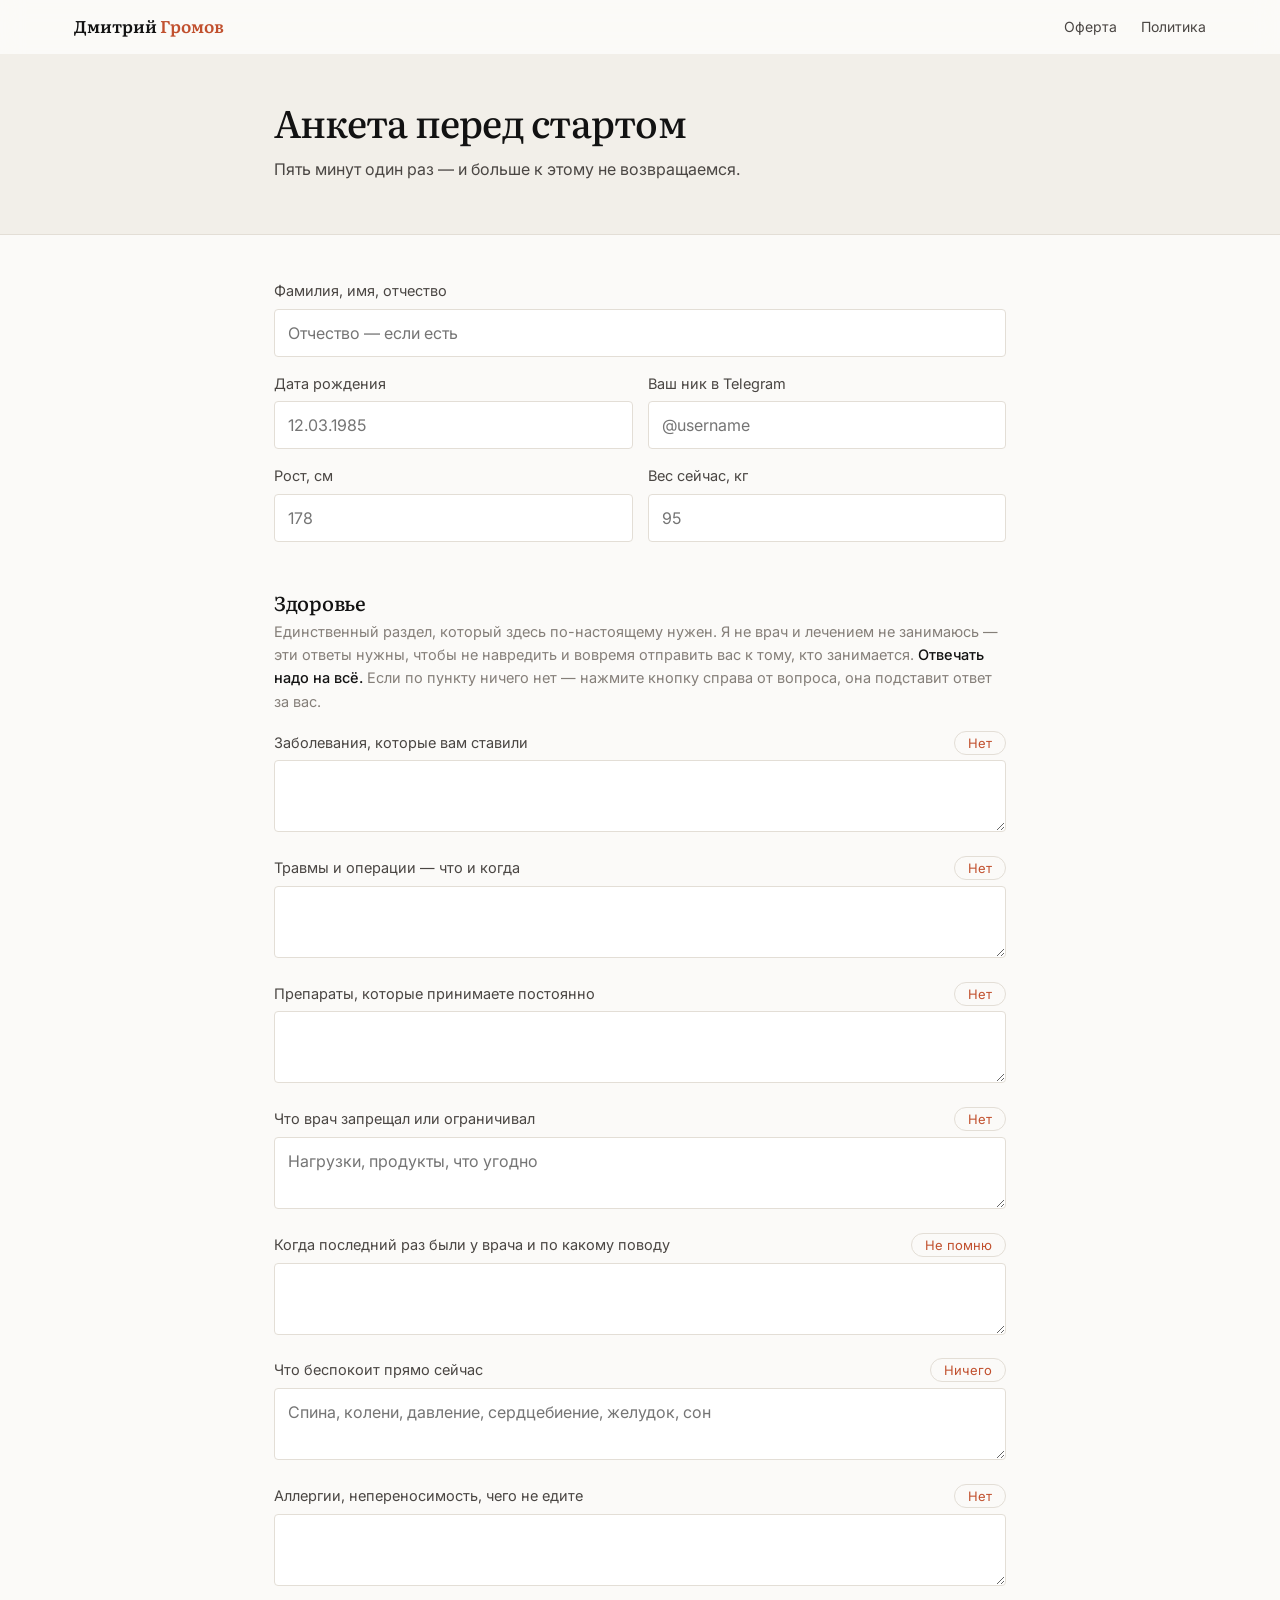
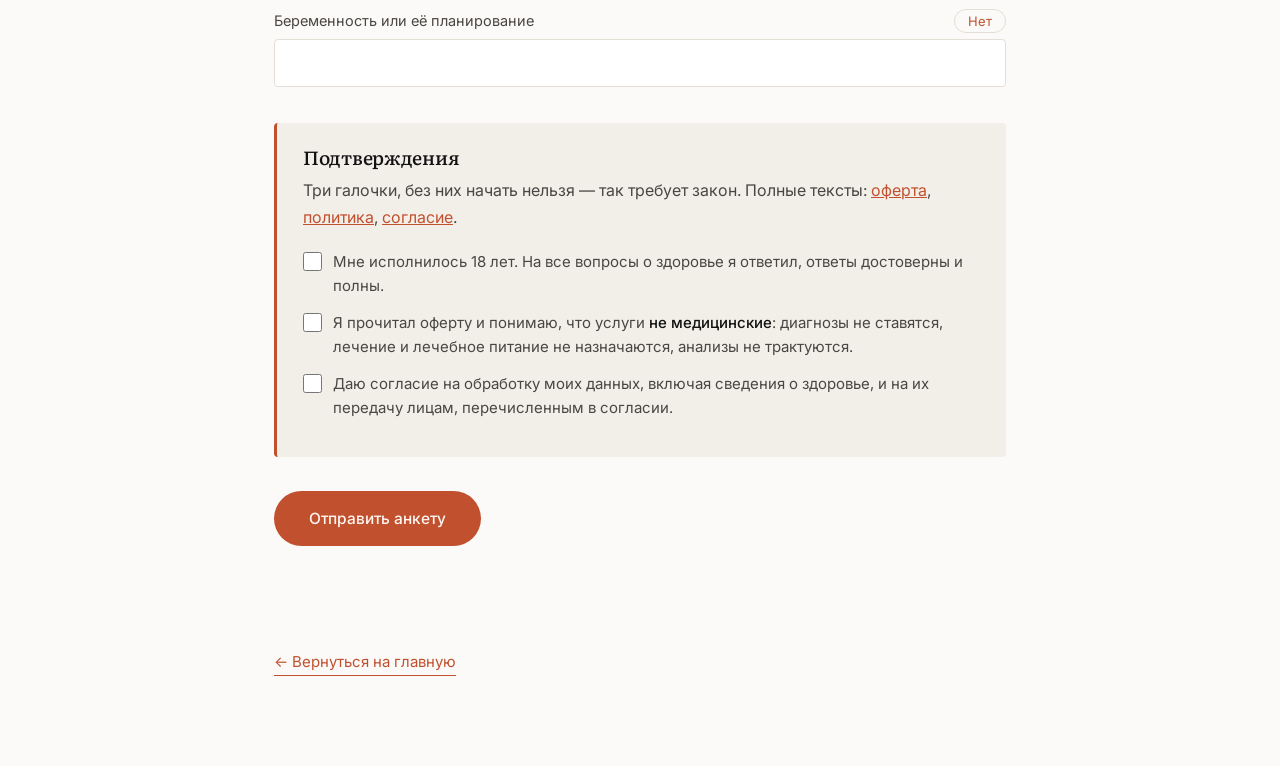
==== commit f6582613: "Add files via upload" ====
--- a/anketa.html
+++ b/anketa.html
@@ -16,6 +16,11 @@
 .f-group > .f-hint { font-size: 14.5px; color: var(--text-3); margin-bottom: 18px; line-height: 1.6; }
 .f-row { margin-bottom: 15px; }
 .f-row label { display: block; font-size: 14.5px; color: var(--text-2); margin-bottom: 5px; }
+.f-lab { display: flex; align-items: baseline; justify-content: space-between; gap: 12px; margin-bottom: 5px; }
+.f-lab label { margin-bottom: 0; }
+.f-quick { flex: 0 0 auto; font-family: inherit; font-size: 13px; color: var(--accent); background: none;
+  border: 1px solid var(--line); border-radius: 100px; padding: 3px 13px; cursor: pointer; transition: border-color .15s, background .15s; }
+.f-quick:hover { border-color: var(--accent); background: #FFF3EE; }
 .f-row input[type=text], .f-row textarea {
   width: 100%; font-family: inherit; font-size: 16px; color: var(--text);
   background: var(--card); border: 1px solid var(--line); border-radius: var(--radius);
@@ -105,21 +110,23 @@
 
     <div class="f-group">
       <h2>Здоровье</h2>
-      <p class="f-hint">Единственный раздел, который здесь по-настоящему нужен. Я не врач и лечением не занимаюсь — эти ответы нужны, чтобы не навредить и чтобы вовремя отправить вас к тому, кто занимается. Если чего-то нет — напишите «нет», пустое поле хуже любого ответа.</p>
-      <div class="f-row"><label for="bolezni">Заболевания, которые вам ставили</label><textarea id="bolezni" name="bolezni" maxlength="1200"></textarea></div>
-      <div class="f-row"><label for="travmy">Травмы и операции — что и когда</label><textarea id="travmy" name="travmy" maxlength="1200"></textarea></div>
-      <div class="f-row"><label for="preparaty">Препараты, которые принимаете постоянно</label><textarea id="preparaty" name="preparaty" maxlength="1200"></textarea></div>
-      <div class="f-row"><label for="vrach">Что врач запрещал или ограничивал</label><textarea id="vrach" name="vrach" maxlength="1200" placeholder="Нагрузки, продукты, что угодно"></textarea></div>
-      <div class="f-row"><label for="obsled">Когда последний раз были у врача и по какому поводу</label><textarea id="obsled" name="obsled" maxlength="1200"></textarea></div>
-      <div class="f-row"><label for="bespokoit">Что беспокоит прямо сейчас</label><textarea id="bespokoit" name="bespokoit" maxlength="1200" placeholder="Спина, колени, давление, сердцебиение, желудок, сон"></textarea></div>
-      <div class="f-row"><label for="edaogr">Аллергии, непереносимость, чего не едите</label><textarea id="edaogr" name="edaogr" maxlength="1200"></textarea></div>
-      <div class="f-row"><label for="berem">Беременность или её планирование</label><input type="text" id="berem" name="berem" maxlength="120" placeholder="Если не про вас — напишите «нет»"></div>
+      <p class="f-hint">Единственный раздел, который здесь по-настоящему нужен. Я не врач и лечением не занимаюсь — эти ответы нужны, чтобы не навредить и вовремя отправить вас к тому, кто занимается. <strong>Отвечать надо на всё.</strong> Если по пункту ничего нет — нажмите кнопку справа от вопроса, она подставит ответ за вас.</p>
+      <div class="f-row" id="r-bolezni" data-req="1"><div class="f-lab"><label for="bolezni">Заболевания, которые вам ставили</label><button type="button" class="f-quick" data-fill="Нет" data-for="bolezni">Нет</button></div><textarea id="bolezni" name="bolezni" maxlength="1200"></textarea><span class="f-err">Ответьте — или нажмите «Нет» справа.</span></div>
+      <div class="f-row" id="r-travmy" data-req="1"><div class="f-lab"><label for="travmy">Травмы и операции — что и когда</label><button type="button" class="f-quick" data-fill="Нет" data-for="travmy">Нет</button></div><textarea id="travmy" name="travmy" maxlength="1200"></textarea><span class="f-err">Ответьте — или нажмите «Нет» справа.</span></div>
+      <div class="f-row" id="r-preparaty" data-req="1"><div class="f-lab"><label for="preparaty">Препараты, которые принимаете постоянно</label><button type="button" class="f-quick" data-fill="Нет" data-for="preparaty">Нет</button></div><textarea id="preparaty" name="preparaty" maxlength="1200"></textarea><span class="f-err">Ответьте — или нажмите «Нет» справа.</span></div>
+      <div class="f-row" id="r-vrach" data-req="1"><div class="f-lab"><label for="vrach">Что врач запрещал или ограничивал</label><button type="button" class="f-quick" data-fill="Нет" data-for="vrach">Нет</button></div><textarea id="vrach" name="vrach" maxlength="1200" placeholder="Нагрузки, продукты, что угодно"></textarea><span class="f-err">Ответьте — или нажмите «Нет» справа.</span></div>
+      <div class="f-row" id="r-obsled" data-req="1"><div class="f-lab"><label for="obsled">Когда последний раз были у врача и по какому поводу</label><button type="button" class="f-quick" data-fill="Не помню" data-for="obsled">Не помню</button></div><textarea id="obsled" name="obsled" maxlength="1200"></textarea><span class="f-err">Ответьте — или нажмите «Не помню» справа.</span></div>
+      <div class="f-row" id="r-bespokoit" data-req="1"><div class="f-lab"><label for="bespokoit">Что беспокоит прямо сейчас</label><button type="button" class="f-quick" data-fill="Ничего" data-for="bespokoit">Ничего</button></div><textarea id="bespokoit" name="bespokoit" maxlength="1200" placeholder="Спина, колени, давление, сердцебиение, желудок, сон"></textarea><span class="f-err">Ответьте — или нажмите «Ничего» справа.</span></div>
+      <div class="f-row" id="r-edaogr" data-req="1"><div class="f-lab"><label for="edaogr">Аллергии, непереносимость, чего не едите</label><button type="button" class="f-quick" data-fill="Нет" data-for="edaogr">Нет</button></div><textarea id="edaogr" name="edaogr" maxlength="1200"></textarea><span class="f-err">Ответьте — или нажмите «Нет» справа.</span></div>
+      <div class="f-row" id="r-berem" data-req="1"><div class="f-lab"><label for="berem">Беременность или её планирование</label>
+        <button type="button" class="f-quick" data-fill="Нет" data-for="berem">Нет</button></div>
+        <input type="text" id="berem" name="berem" maxlength="120"><span class="f-err">Ответьте — или нажмите «Нет» справа.</span></div>
     </div>
 
     <div class="f-consent" id="r-consent">
       <h2>Подтверждения</h2>
       <p class="f-hint" style="margin-bottom:18px">Три галочки, без них начать нельзя — так требует закон. Полные тексты: <a href="oferta.html" style="color:var(--accent)">оферта</a>, <a href="privacy.html" style="color:var(--accent)">политика</a>, <a href="soglasie.html" style="color:var(--accent)">согласие</a>.</p>
-      <label class="f-check"><input type="checkbox" id="c1" name="c1"><span>Мне исполнилось 18 лет, и о здоровье я написал честно и полностью.</span></label>
+      <label class="f-check"><input type="checkbox" id="c1" name="c1"><span>Мне исполнилось 18 лет. На все вопросы о здоровье я ответил, ответы достоверны и полны.</span></label>
       <label class="f-check"><input type="checkbox" id="c2" name="c2"><span>Я прочитал оферту и понимаю, что услуги <strong>не медицинские</strong>: диагнозы не ставятся, лечение и лечебное питание не назначаются, анализы не трактуются.</span></label>
       <label class="f-check"><input type="checkbox" id="c3" name="c3"><span>Даю согласие на обработку моих данных, включая сведения о здоровье, и на их передачу лицам, перечисленным в согласии.</span></label>
       <span class="f-err" style="margin-top:6px">Нужны все три.</span>
@@ -174,6 +181,16 @@
     el.addEventListener('input', function () { el.value = el.value.replace(/\D/g, ''); });
   });
 
+  /* кнопки быстрого ответа */
+  Array.prototype.forEach.call(document.querySelectorAll('.f-quick'), function (b) {
+    b.addEventListener('click', function () {
+      var el = document.getElementById(b.getAttribute('data-for'));
+      el.value = b.getAttribute('data-fill');
+      var row = el.closest('.f-row'); if (row) row.classList.remove('bad');
+      el.dispatchEvent(new Event('input'));
+    });
+  });
+
   function v(id) { return (document.getElementById(id).value || '').trim(); }
   function mark(rowId, bad) {
     var r = document.getElementById(rowId);
@@ -199,6 +216,12 @@
     var r = +v('rost'), w = +v('ves');
     ok = mark('r-rost', !(r >= 120 && r <= 230)) && ok;
     ok = mark('r-ves', !(w >= 35 && w <= 300)) && ok;
+    Array.prototype.forEach.call(document.querySelectorAll('.f-row[data-req]'), function (row) {
+      var el = row.querySelector('textarea, input');
+      var bad = !el || el.value.trim().length < 2;
+      row.classList.toggle('bad', bad);
+      if (bad) ok = false;
+    });
     var c = document.getElementById('c1').checked && document.getElementById('c2').checked && document.getElementById('c3').checked;
     document.getElementById('r-consent').classList.toggle('bad', !c);
     return ok && c;
@@ -215,7 +238,7 @@
     t += 'Telegram: ' + v('tg') + '\n';
     t += 'Рост ' + v('rost') + ' см, вес ' + v('ves') + ' кг\n\n';
     t += 'ЗДОРОВЬЕ\n';
-    HEALTH.forEach(function (p) { t += p[1] + ': ' + (v(p[0]) || '—') + '\n'; });
+    HEALTH.forEach(function (p) { t += p[1] + ': ' + (v(p[0]) || 'ОТВЕТ НЕ ДАН') + '\n'; });
     t += '\nПОДТВЕРЖДЕНИЯ\n';
     t += 'Я, ' + v('fio') + ', ' + v('dr') + ', подтверждаю:\n';
     t += '— мне исполнилось 18 лет, сведения о здоровье указаны достоверно и полностью;\n';
